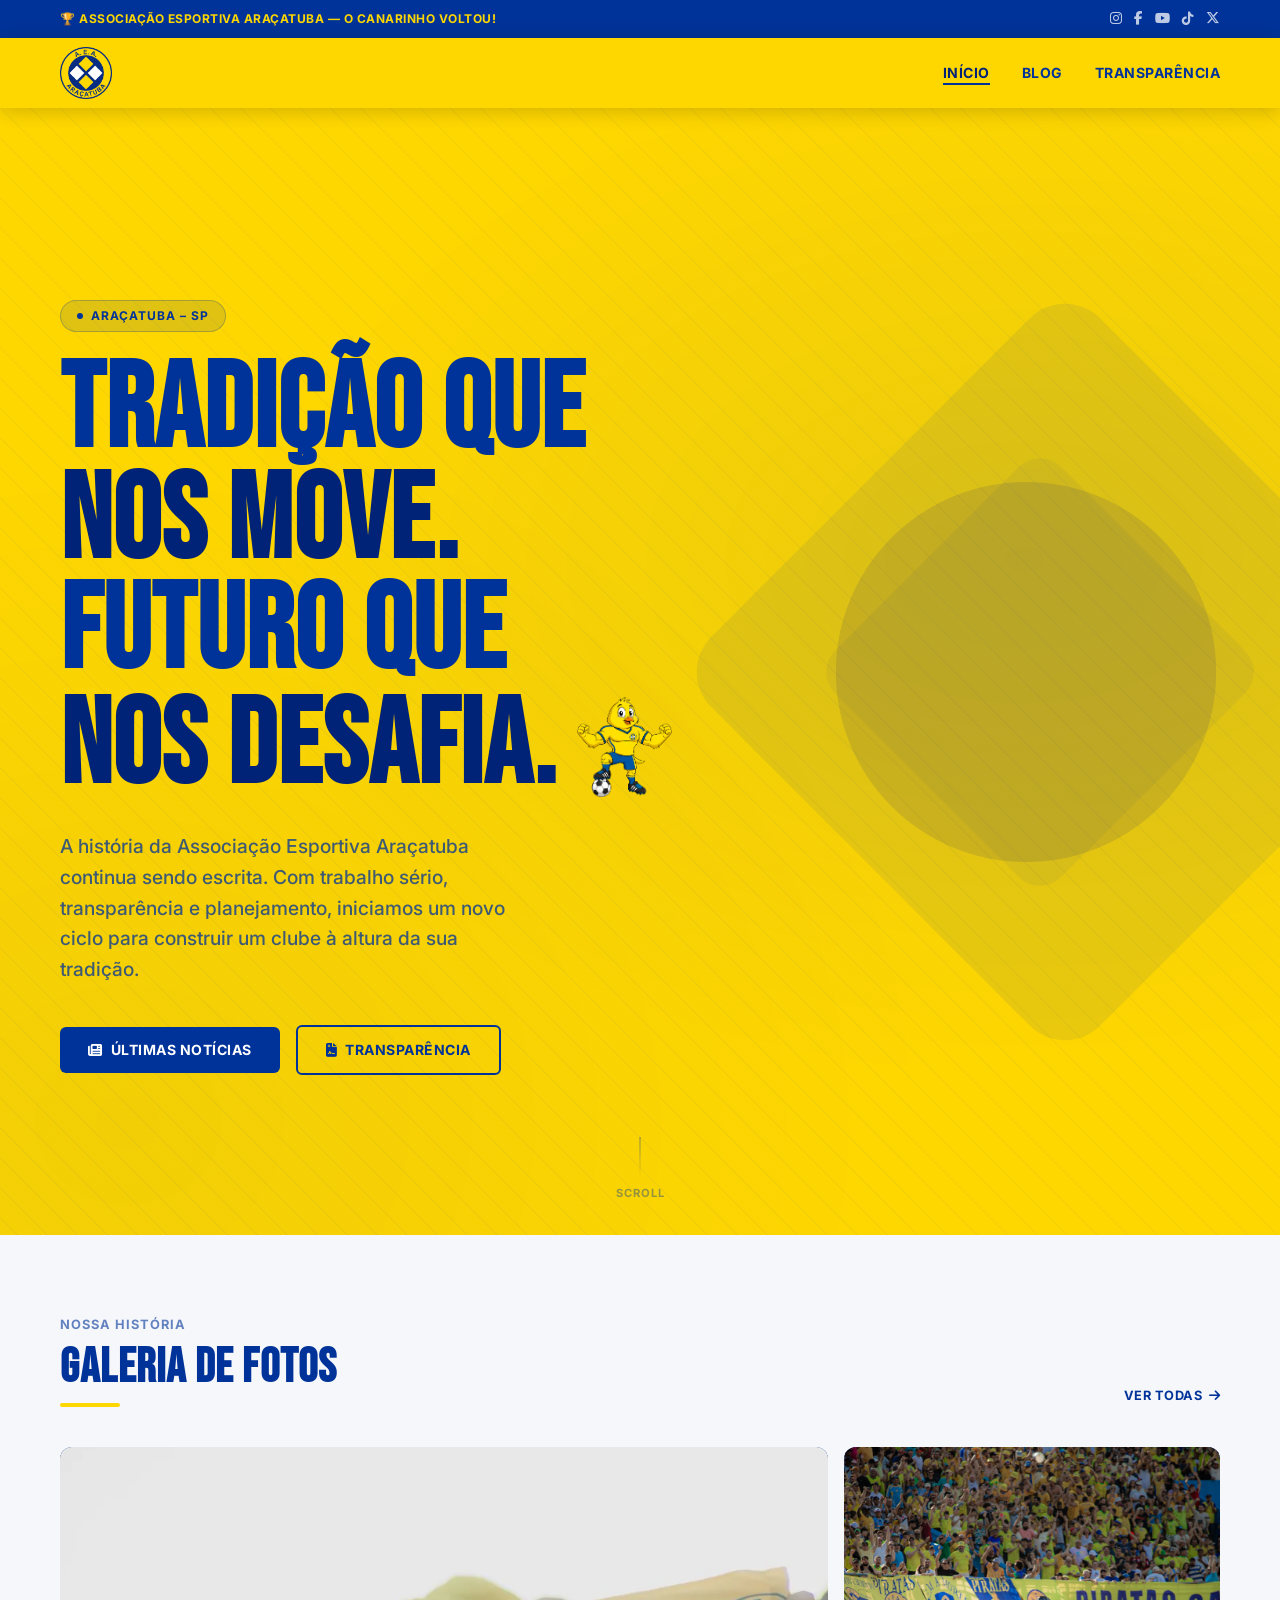
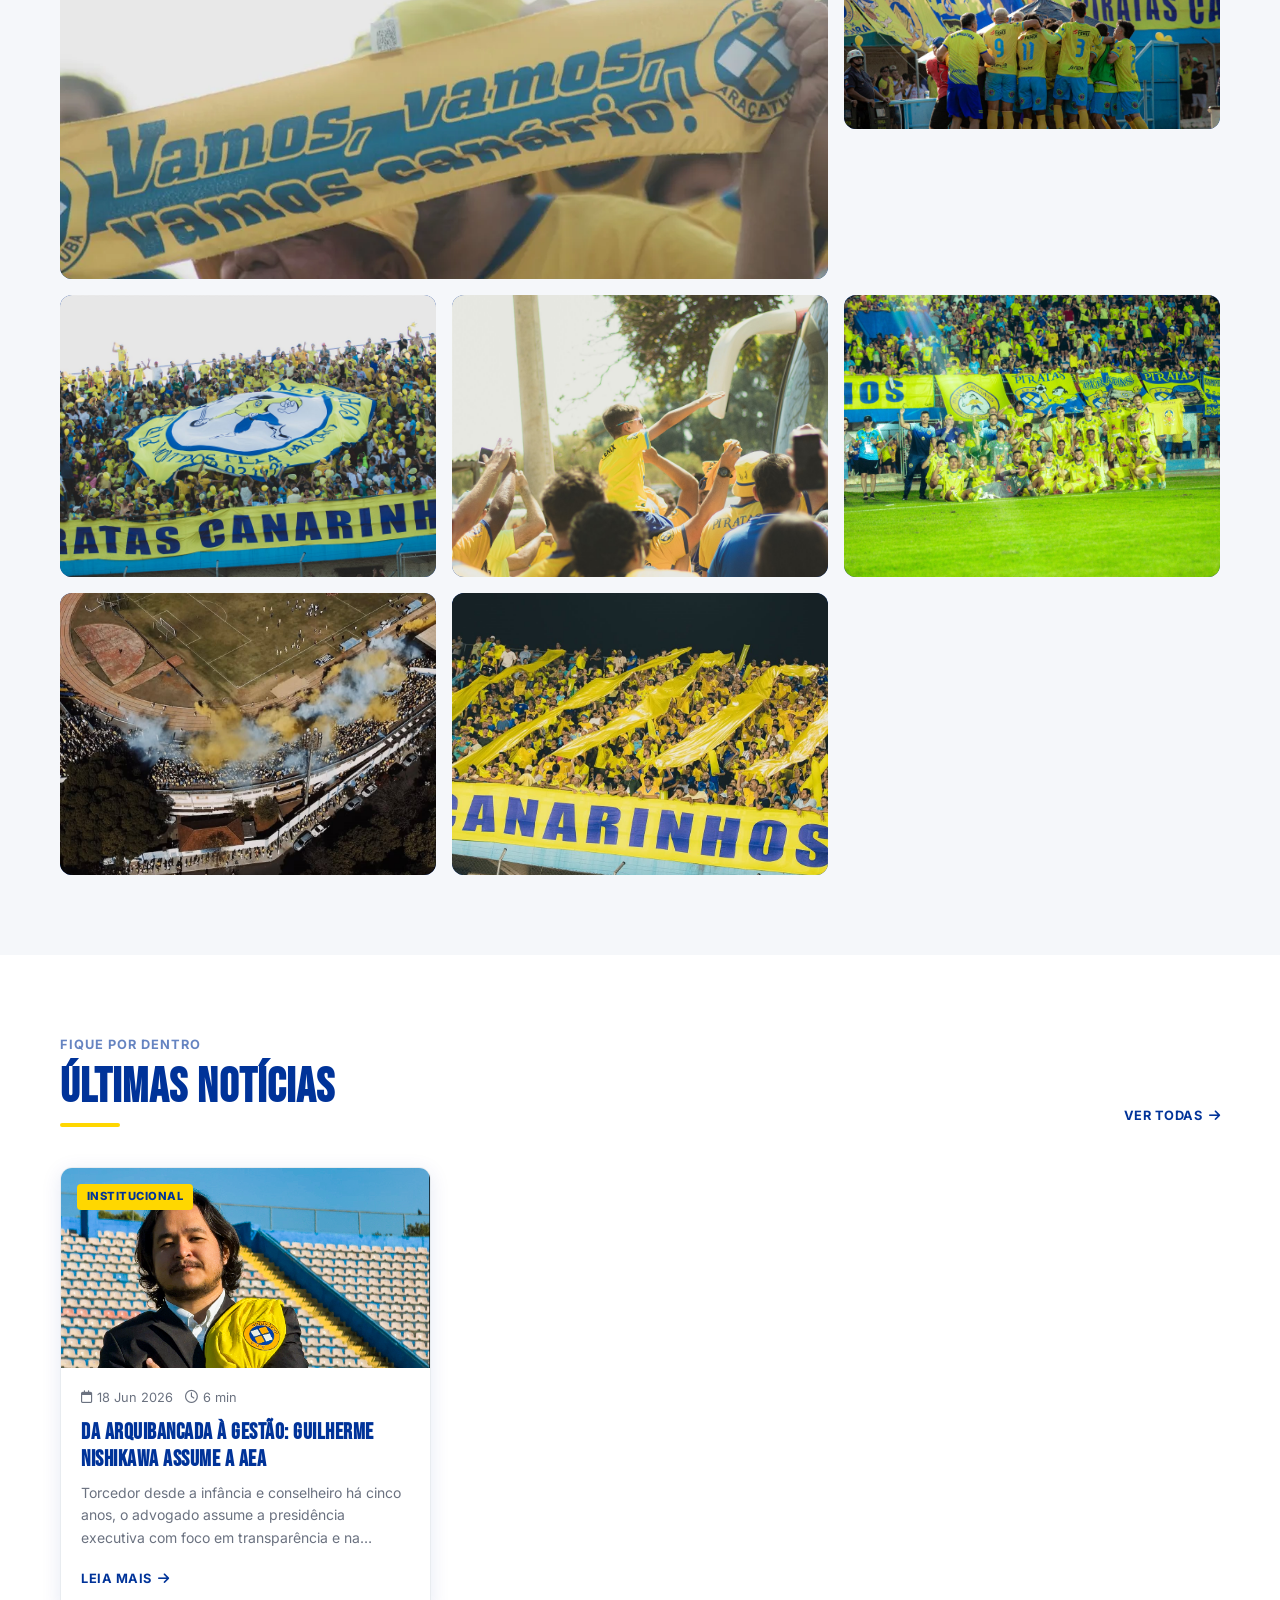
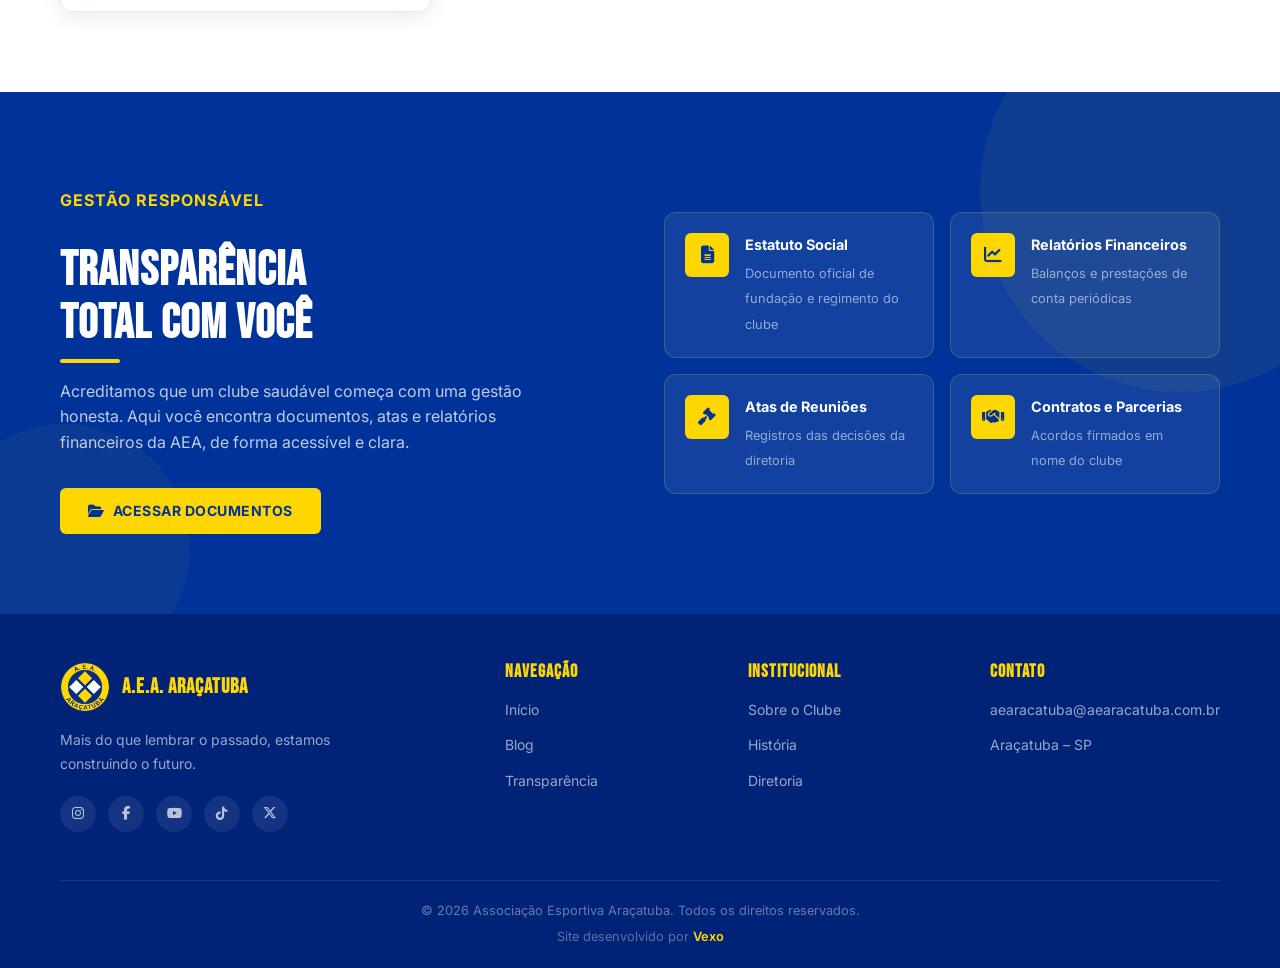
==== index.html @ 36368239 "Add files via upload" ====
<!DOCTYPE html>
<html lang="pt-BR">
<head>
  <meta charset="UTF-8" />
  <meta name="viewport" content="width=device-width, initial-scale=1.0" />
  <title>AEA – Associação Esportiva Araçatuba</title>
  <meta name="description" content="O Canarinho voltou e vem mais forte. Associação Esportiva Araçatuba – futebol, paixão e identidade." />
  <link rel="icon" type="image/png" href="assets/logo.png" />
  <link rel="stylesheet" href="css/style.css" />
  <link rel="stylesheet" href="https://cdnjs.cloudflare.com/ajax/libs/font-awesome/6.5.0/css/all.min.css" />
</head>
<body>

<!-- ── Top Bar ──────────────────────────────────────────────── -->
<div class="topbar">
  <div class="container">
    <p class="topbar-text">🏆 Associação Esportiva Araçatuba — O Canarinho Voltou!</p>
    <div class="social-links">
      <a href="#" aria-label="Instagram"><i class="fab fa-instagram"></i></a>
      <a href="#" aria-label="Facebook"><i class="fab fa-facebook-f"></i></a>
      <a href="#" aria-label="YouTube"><i class="fab fa-youtube"></i></a>
      <a href="https://www.tiktok.com/@aearacatubaofc" aria-label="TikTok" target="_blank" rel="noopener"><i class="fab fa-tiktok"></i></a>
      <a href="#" aria-label="X / Twitter"><i class="fab fa-x-twitter"></i></a>
    </div>
  </div>
</div>

<!-- ── Navigation ───────────────────────────────────────────── -->
<nav class="navbar">
  <div class="container nav-inner">
    <a href="index.html" class="nav-logo">
      <img src="assets/logo.png" alt="AEA Araçatuba" />
    </a>
    <ul class="nav-links">
      <li><a href="index.html" class="active">Início</a></li>
      <li><a href="blog.html">Blog</a></li>
      <li><a href="transparencia.html">Transparência</a></li>
    </ul>
    <button class="hamburger" aria-label="Menu">
      <span></span><span></span><span></span>
    </button>
  </div>
  <div class="mobile-nav">
    <div class="container">
      <a href="index.html">Início</a>
      <a href="blog.html">Blog</a>
      <a href="transparencia.html">Transparência</a>
    </div>
  </div>
</nav>

<!-- ── Hero ─────────────────────────────────────────────────── -->
<section class="hero">
  <div class="hero-bg"></div>
  <div class="hero-pattern"></div>
  <div class="hero-shape-1"></div>
  <div class="hero-shape-2"></div>
  <img src="assets/logo.png" alt="" class="hero-logo-float" aria-hidden="true" />

  <div class="container hero-content">
    <div class="hero-badge">
      <div class="hero-badge-dot"></div>
      <span>Araçatuba – SP</span>
    </div>
    <h1>
      Tradição que<br />
      <em>nos move.</em>
      Futuro que<br />
      <span class="hero-title-last"><em>nos desafia.</em><img src="assets/canarinho.png" alt="Mascote Canarinho AEA" class="hero-mascot" /></span>
    </h1>
    <p class="hero-sub">
      A história da Associação Esportiva Araçatuba continua sendo escrita.
      Com trabalho sério, transparência e planejamento, iniciamos um novo
      ciclo para construir um clube à altura da sua tradição.
    </p>
    <div class="hero-ctas">
      <a href="blog.html" class="btn btn-blue">
        <i class="fas fa-newspaper"></i> Últimas Notícias
      </a>
      <a href="transparencia.html" class="btn btn-outline-blue">
        <i class="fas fa-file-contract"></i> Transparência
      </a>
    </div>
  </div>

  <div class="hero-scroll">
    <div class="hero-scroll-line"></div>
    <span>Scroll</span>
  </div>
</section>

<!-- ── Gallery ──────────────────────────────────────────────── -->
<section class="gallery" id="galeria">
  <div class="container">
    <div class="gallery-header fade-up">
      <div>
        <p class="section-label blue">Nossa História</p>
        <h2 class="section-title">Galeria de Fotos</h2>
      </div>
      <a href="#" class="view-all">
        Ver todas <i class="fas fa-arrow-right"></i>
      </a>
    </div>

    <div class="gallery-grid">
      <div class="gallery-item fade-up">
        <img src="assets/aea-galeria1.webp" alt="AEA Araçatuba – momento histórico" loading="eager" />
        <div class="gallery-overlay">
          <span class="gallery-overlay-text">Momentos Inesquecíveis do Canarinho</span>
        </div>
      </div>
      <div class="gallery-item fade-up">
        <img src="assets/aea-galeria2.jpg" alt="AEA Araçatuba – galeria de fotos" loading="lazy" />
        <div class="gallery-overlay">
          <span class="gallery-overlay-text">Campo em Araçatuba</span>
        </div>
      </div>
      <div class="gallery-item fade-up">
        <img src="assets/aea-galeria3.jpg" alt="AEA Araçatuba – torcida" loading="lazy" />
        <div class="gallery-overlay">
          <span class="gallery-overlay-text">Torcida Presente</span>
        </div>
      </div>
      <div class="gallery-item fade-up">
        <img src="assets/aea-galeria4.jpg" alt="AEA Araçatuba – jogo" loading="lazy" />
        <div class="gallery-overlay">
          <span class="gallery-overlay-text">Gol do Canarinho</span>
        </div>
      </div>
      <div class="gallery-item fade-up">
        <img src="assets/aea-galeria5.jpg" alt="AEA Araçatuba – bastidores" loading="lazy" />
        <div class="gallery-overlay">
          <span class="gallery-overlay-text">Bastidores do Clube</span>
        </div>
      </div>
      <div class="gallery-item fade-up">
        <img src="assets/aea-galeria6.jpg" alt="AEA Araçatuba – conquista" loading="lazy" />
        <div class="gallery-overlay">
          <span class="gallery-overlay-text">Conquista Histórica</span>
        </div>
      </div>
      <div class="gallery-item fade-up">
        <img src="assets/aea-galeria7.jpg" alt="AEA Araçatuba – memória" loading="lazy" />
        <div class="gallery-overlay">
          <span class="gallery-overlay-text">Memória Viva do Futebol</span>
        </div>
      </div>
    </div>
  </div>
</section>

<!-- ── Blog Preview ──────────────────────────────────────────── -->
<section class="blog-section" id="blog">
  <div class="container">
    <div class="section-header fade-up">
      <div>
        <p class="section-label blue">Fique por Dentro</p>
        <h2 class="section-title">Últimas Notícias</h2>
      </div>
      <a href="blog.html" class="view-all">
        Ver todas <i class="fas fa-arrow-right"></i>
      </a>
    </div>

    <div class="blog-grid">
      <article class="blog-card fade-up">
        <div class="blog-card-img">
          <img src="assets/blog/guilherme-nishikawa-presidente.png" alt="Guilherme Nishikawa, presidente executivo da AEA" style="width:100%;height:100%;object-fit:cover;" />
          <span class="blog-card-tag">Institucional</span>
        </div>
        <div class="blog-card-body">
          <div class="blog-card-meta">
            <span><i class="far fa-calendar"></i> 18 Jun 2026</span>
            <span><i class="far fa-clock"></i> 6 min</span>
          </div>
          <h3>Da Arquibancada à Gestão: Guilherme Nishikawa Assume a AEA</h3>
          <p>Torcedor desde a infância e conselheiro há cinco anos, o advogado assume a presidência executiva com foco em transparência e na reaproximação com a torcida.</p>
          <a href="guilherme-nishikawa-presidente.html" class="blog-card-link">Leia mais <i class="fas fa-arrow-right"></i></a>
        </div>
      </article>

      <!-- notícias ocultas temporariamente -->
    </div>
  </div>
</section>

<!-- ── Transparency Teaser ───────────────────────────────────── -->
<section class="transparency-section" id="transparencia">
  <div class="container">
    <div class="transparency-inner">
      <div class="transparency-text fade-up">
        <p class="section-label yellow">Gestão Responsável</p>
        <h2 class="section-title light">Transparência<br />Total com Você</h2>
        <p>
          Acreditamos que um clube saudável começa com uma gestão honesta.
          Aqui você encontra documentos, atas e relatórios financeiros da AEA,
          de forma acessível e clara.
        </p>
        <a href="transparencia.html" class="btn btn-yellow">
          <i class="fas fa-folder-open"></i> Acessar Documentos
        </a>
      </div>

      <div class="transparency-cards">
        <div class="transparency-card fade-up">
          <div class="transparency-card-icon"><i class="fas fa-file-alt"></i></div>
          <div class="transparency-card-text">
            <strong>Estatuto Social</strong>
            <span>Documento oficial de fundação e regimento do clube</span>
          </div>
        </div>
        <div class="transparency-card fade-up">
          <div class="transparency-card-icon"><i class="fas fa-chart-line"></i></div>
          <div class="transparency-card-text">
            <strong>Relatórios Financeiros</strong>
            <span>Balanços e prestações de conta periódicas</span>
          </div>
        </div>
        <div class="transparency-card fade-up">
          <div class="transparency-card-icon"><i class="fas fa-gavel"></i></div>
          <div class="transparency-card-text">
            <strong>Atas de Reuniões</strong>
            <span>Registros das decisões da diretoria</span>
          </div>
        </div>
        <div class="transparency-card fade-up">
          <div class="transparency-card-icon"><i class="fas fa-handshake"></i></div>
          <div class="transparency-card-text">
            <strong>Contratos e Parcerias</strong>
            <span>Acordos firmados em nome do clube</span>
          </div>
        </div>
      </div>
    </div>
  </div>
</section>

<!-- ── Footer ────────────────────────────────────────────────── -->
<footer class="footer">
  <div class="container">
    <div class="footer-top">
      <div class="footer-brand">
        <div class="footer-brand-logo">
          <img src="assets/logo.png" alt="Logo AEA" />
          <strong>A.E.A. Araçatuba</strong>
        </div>
        <p>Mais do que lembrar o passado, estamos construindo o futuro.</p>
        <div class="footer-social">
          <a href="#" aria-label="Instagram"><i class="fab fa-instagram"></i></a>
          <a href="#" aria-label="Facebook"><i class="fab fa-facebook-f"></i></a>
          <a href="#" aria-label="YouTube"><i class="fab fa-youtube"></i></a>
          <a href="https://www.tiktok.com/@aearacatubaofc" aria-label="TikTok" target="_blank" rel="noopener"><i class="fab fa-tiktok"></i></a>
          <a href="#" aria-label="X"><i class="fab fa-x-twitter"></i></a>
        </div>
      </div>
      <div class="footer-col">
        <h4>Navegação</h4>
        <ul>
          <li><a href="index.html">Início</a></li>
          <li><a href="blog.html">Blog</a></li>
          <li><a href="transparencia.html">Transparência</a></li>
        </ul>
      </div>
      <div class="footer-col">
        <h4>Institucional</h4>
        <ul>
          <li><a href="#">Sobre o Clube</a></li>
          <li><a href="#">História</a></li>
          <li><a href="#">Diretoria</a></li>
        </ul>
      </div>
      <div class="footer-col">
        <h4>Contato</h4>
        <ul>
          <li><a href="mailto:aearacatuba@aearacatuba.com.br">aearacatuba@aearacatuba.com.br</a></li>
          <li><a href="#">Araçatuba – SP</a></li>
        </ul>
      </div>
    </div>
    <div class="footer-bottom">
      <p>© 2026 Associação Esportiva Araçatuba. Todos os direitos reservados.</p>
      <p class="vexo-credit">Site desenvolvido por <a href="https://byvexo.com.br/" target="_blank" rel="noopener">Vexo</a></p>
    </div>
  </div>
</footer>

<!-- Lightbox placeholder -->
<div class="lightbox">
  <button class="lightbox-close" aria-label="Fechar"><i class="fas fa-times"></i></button>
  <div class="lightbox-content">
    <i class="fas fa-image" style="font-size:3rem;color:var(--yellow);margin-bottom:1rem;display:block;"></i>
    <p style="color:rgba(255,255,255,0.7);font-size:0.875rem;">As fotos serão adicionadas em breve.</p>
  </div>
</div>

<script src="js/main.js"></script>
</body>
</html>
---- css/style.css ----
/* ============================================================
   AEA – Associação Esportiva Araçatuba
   Mobile-first stylesheet — yellow-dominant theme
   ============================================================ */

@import url('https://fonts.googleapis.com/css2?family=Bebas+Neue&family=Inter:wght@400;500;600;700&display=swap');

/* ── Variables ─────────────────────────────────────────────── */
:root {
  --yellow: #FFD700;
  --yellow-dark: #e6c200;
  --yellow-light: #fff3b0;
  --blue: #003399;
  --blue-dark: #002277;
  --blue-light: #0044cc;
  --white: #ffffff;
  --gray-light: #f5f7fa;
  --gray: #e8ecf0;
  --text: #111827;
  --text-muted: #6b7280;
  --radius: 12px;
  --radius-sm: 6px;
  --shadow: 0 4px 20px rgba(0,51,153,0.10);
  --shadow-lg: 0 8px 40px rgba(0,51,153,0.18);
  --transition: 0.25s ease;
}

/* ── Reset ─────────────────────────────────────────────────── */
*, *::before, *::after { box-sizing: border-box; margin: 0; padding: 0; }
html { scroll-behavior: smooth; font-size: 16px; }
body {
  font-family: 'Inter', sans-serif;
  color: var(--text);
  background: var(--white);
  line-height: 1.6;
  overflow-x: hidden;
}
img { max-width: 100%; display: block; }
a { text-decoration: none; color: inherit; }
ul { list-style: none; }
button { cursor: pointer; border: none; background: none; font-family: inherit; }

/* ── Typography ────────────────────────────────────────────── */
h1, h2, h3, h4 {
  font-family: 'Bebas Neue', sans-serif;
  letter-spacing: 1px;
  line-height: 1.1;
}

/* ── Utilities ─────────────────────────────────────────────── */
.container { width: 100%; max-width: 1200px; margin: 0 auto; padding: 0 1.25rem; }

.section-title {
  font-family: 'Bebas Neue', sans-serif;
  font-size: clamp(2rem, 5vw, 3rem);
  color: var(--blue);
  position: relative;
  display: inline-block;
}
.section-title::after {
  content: '';
  display: block;
  width: 60px;
  height: 4px;
  background: var(--yellow);
  margin-top: 8px;
  border-radius: 2px;
}
.section-title.light { color: var(--white); }
.section-title.light::after { background: var(--yellow); }
.section-title.on-yellow { color: var(--blue); }
.section-title.on-yellow::after { background: var(--blue); }

.btn {
  display: inline-flex;
  align-items: center;
  gap: 0.5rem;
  padding: 0.75rem 1.75rem;
  border-radius: var(--radius-sm);
  font-weight: 700;
  font-size: 0.875rem;
  letter-spacing: 0.5px;
  text-transform: uppercase;
  transition: all var(--transition);
}
.btn-blue {
  background: var(--blue);
  color: var(--white);
}
.btn-blue:hover { background: var(--blue-dark); transform: translateY(-2px); box-shadow: 0 6px 20px rgba(0,51,153,0.3); }
.btn-outline-blue {
  border: 2px solid var(--blue);
  color: var(--blue);
  background: transparent;
}
.btn-outline-blue:hover { background: var(--blue); color: var(--white); transform: translateY(-2px); }
.btn-yellow {
  background: var(--yellow);
  color: var(--blue);
}
.btn-yellow:hover { background: var(--yellow-dark); transform: translateY(-2px); box-shadow: 0 6px 20px rgba(255,215,0,0.4); }
.btn-outline-white {
  border: 2px solid rgba(255,255,255,0.6);
  color: var(--white);
  background: transparent;
}
.btn-outline-white:hover { background: rgba(255,255,255,0.15); border-color: var(--white); }

/* ── Top Bar ───────────────────────────────────────────────── */
.topbar {
  background: var(--blue);
  padding: 0.5rem 0;
  display: none;
}
.topbar .container {
  display: flex;
  align-items: center;
  justify-content: space-between;
  gap: 1rem;
}
.topbar-text {
  font-size: 0.75rem;
  font-weight: 700;
  color: var(--yellow);
  text-transform: uppercase;
  letter-spacing: 0.5px;
}
.social-links { display: flex; gap: 0.75rem; }
.social-links a {
  color: rgba(255,255,255,0.75);
  font-size: 0.85rem;
  transition: color var(--transition);
}
.social-links a:hover { color: var(--yellow); }
@media (min-width: 768px) { .topbar { display: block; } }

/* ── Navigation ────────────────────────────────────────────── */
.navbar {
  background: var(--yellow);
  position: sticky;
  top: 0;
  z-index: 1000;
  box-shadow: 0 2px 20px rgba(0,51,153,0.15);
}
.nav-inner {
  display: flex;
  align-items: center;
  justify-content: space-between;
  height: 70px;
}
.nav-logo {
  display: flex;
  align-items: center;
  gap: 0.5rem;
}
.nav-logo img {
  height: 52px;
  width: 52px;
  object-fit: contain;
  flex-shrink: 0;
}
.nav-links {
  display: none;
  align-items: center;
  gap: 2rem;
}
.nav-links a {
  color: var(--blue);
  font-weight: 700;
  font-size: 0.875rem;
  text-transform: uppercase;
  letter-spacing: 0.5px;
  transition: color var(--transition);
  position: relative;
  padding-bottom: 2px;
}
.nav-links a::after {
  content: '';
  position: absolute;
  bottom: -2px;
  left: 0;
  width: 0;
  height: 2px;
  background: var(--blue);
  transition: width var(--transition);
}
.nav-links a:hover::after, .nav-links a.active::after { width: 100%; }
.nav-links a.active { color: var(--blue-dark); }

.hamburger {
  display: flex;
  flex-direction: column;
  gap: 5px;
  padding: 8px;
  cursor: pointer;
}
.hamburger span {
  display: block;
  width: 24px;
  height: 2px;
  background: var(--blue);
  border-radius: 2px;
  transition: all var(--transition);
}
.hamburger.open span:nth-child(1) { transform: translateY(7px) rotate(45deg); }
.hamburger.open span:nth-child(2) { opacity: 0; }
.hamburger.open span:nth-child(3) { transform: translateY(-7px) rotate(-45deg); }

.mobile-nav {
  display: none;
  background: var(--yellow-dark);
  padding: 0.5rem 0;
  border-top: 2px solid var(--blue);
}
.mobile-nav.open { display: block; }
.mobile-nav a {
  display: block;
  color: var(--blue);
  font-weight: 700;
  font-size: 0.9rem;
  text-transform: uppercase;
  letter-spacing: 0.5px;
  padding: 0.875rem 1.25rem;
  border-bottom: 1px solid rgba(0,51,153,0.1);
  transition: all var(--transition);
}
.mobile-nav a:last-child { border-bottom: none; }
.mobile-nav a:hover, .mobile-nav a.active {
  color: var(--blue-dark);
  padding-left: 2rem;
  background: rgba(0,51,153,0.05);
}

@media (min-width: 768px) {
  .nav-links { display: flex; }
  .hamburger { display: none; }
}

/* ── Hero ──────────────────────────────────────────────────── */
.hero {
  position: relative;
  min-height: 100svh;
  display: flex;
  align-items: center;
  background: var(--yellow);
  overflow: hidden;
}
.hero-bg {
  position: absolute;
  inset: 0;
  background:
    radial-gradient(ellipse at 80% 40%, rgba(0,51,153,0.08) 0%, transparent 55%),
    radial-gradient(ellipse at 10% 90%, rgba(0,34,119,0.05) 0%, transparent 50%),
    var(--yellow);
}
.hero-pattern {
  position: absolute;
  inset: 0;
  background-image:
    repeating-linear-gradient(45deg, rgba(0,51,153,0.04) 0, rgba(0,51,153,0.04) 1px, transparent 1px, transparent 50%);
  background-size: 30px 30px;
}
.hero-shape-1 {
  position: absolute;
  right: -60px;
  top: 50%;
  transform: translateY(-50%) rotate(45deg);
  width: clamp(300px, 45vw, 550px);
  height: clamp(300px, 45vw, 550px);
  background: var(--blue);
  opacity: 0.08;
  border-radius: 50px;
}
.hero-shape-2 {
  position: absolute;
  right: 80px;
  top: 50%;
  transform: translateY(-50%) rotate(45deg);
  width: clamp(180px, 28vw, 320px);
  height: clamp(180px, 28vw, 320px);
  background: var(--blue);
  opacity: 0.05;
  border-radius: 30px;
}
.hero-content {
  position: relative;
  z-index: 2;
  padding-top: 7rem;
  padding-bottom: 5rem;
}
.hero-badge {
  display: inline-flex;
  align-items: center;
  gap: 0.5rem;
  background: rgba(0,51,153,0.12);
  border: 1px solid rgba(0,51,153,0.25);
  border-radius: 100px;
  padding: 0.35rem 1rem;
  margin-bottom: 1.5rem;
}
.hero-badge span {
  font-size: 0.75rem;
  font-weight: 700;
  color: var(--blue);
  text-transform: uppercase;
  letter-spacing: 1px;
}
.hero-badge-dot {
  width: 6px;
  height: 6px;
  background: var(--blue);
  border-radius: 50%;
  animation: pulse 2s infinite;
}
@keyframes pulse {
  0%, 100% { opacity: 1; transform: scale(1); }
  50% { opacity: 0.4; transform: scale(1.4); }
}
.hero h1 {
  font-size: clamp(3.5rem, 11vw, 7.5rem);
  color: var(--blue);
  line-height: 0.92;
  margin-bottom: 1.5rem;
}
.hero h1 em {
  color: var(--blue-dark);
  font-style: normal;
  display: block;
}
.hero-sub {
  font-size: clamp(1rem, 2.5vw, 1.2rem);
  color: rgba(0,51,153,0.75);
  max-width: 480px;
  margin-bottom: 2.5rem;
  font-weight: 500;
  line-height: 1.6;
}
.hero-ctas {
  display: flex;
  flex-wrap: wrap;
  gap: 1rem;
  align-items: center;
}
.hero-logo-float {
  position: absolute;
  right: 5%;
  top: 50%;
  transform: translateY(-50%);
  width: clamp(200px, 32vw, 380px);
  opacity: 0.12;
  display: none;
  animation: floatLogo 4s ease-in-out infinite;
  filter: brightness(0) saturate(100%) invert(13%) sepia(99%) saturate(1200%) hue-rotate(220deg);
}
@keyframes floatLogo {
  0%, 100% { transform: translateY(-50%) translateY(0px); }
  50% { transform: translateY(-50%) translateY(-14px); }
}
.hero-scroll {
  position: absolute;
  bottom: 2rem;
  left: 50%;
  transform: translateX(-50%);
  display: flex;
  flex-direction: column;
  align-items: center;
  gap: 0.5rem;
  color: rgba(0,51,153,0.4);
  font-size: 0.7rem;
  text-transform: uppercase;
  letter-spacing: 1px;
  font-weight: 700;
}
.hero-scroll-line {
  width: 1px;
  height: 40px;
  background: linear-gradient(to bottom, rgba(0,51,153,0.5), transparent);
  animation: scrollDown 2s ease-in-out infinite;
}
@keyframes scrollDown {
  0%, 100% { transform: scaleY(1); opacity: 1; }
  50% { transform: scaleY(0.5); opacity: 0.4; }
}
.hero-title-last {
  display: inline-flex;
  align-items: center;
  gap: 0.5rem;
  line-height: 1;
}
.hero-mascot {
  display: inline-block;
  width: 80px;
  height: 80px;
  object-fit: contain;
  vertical-align: middle;
  margin-left: 0.6rem;
  margin-bottom: 0;
  animation: pulsemascot 1.8s ease-in-out infinite;
  flex-shrink: 0;
}
@keyframes pulsemascot {
  0%, 100% { transform: scale(1); }
  50% { transform: scale(1.12); }
}

@media (min-width: 768px) {
  .hero-logo-float { display: block; }
  .hero-mascot { width: 100px; height: 100px; }
}

/* Gallery real images */
.gallery-item img {
  position: absolute;
  inset: 0;
  width: 100%;
  height: 100%;
  object-fit: cover;
  transition: transform 0.4s ease;
}
.gallery-item:hover img { transform: scale(1.04); }

/* ── Section spacing ───────────────────────────────────────── */
section { padding: 5rem 0; }

/* ── Gallery ───────────────────────────────────────────────── */
.gallery { background: var(--gray-light); }
.gallery-header {
  display: flex;
  align-items: flex-end;
  justify-content: space-between;
  flex-wrap: wrap;
  gap: 1rem;
  margin-bottom: 2.5rem;
}
.gallery-grid {
  display: grid;
  grid-template-columns: repeat(2, 1fr);
  gap: 0.75rem;
}
.gallery-item {
  position: relative;
  border-radius: var(--radius);
  overflow: hidden;
  aspect-ratio: 4/3;
  background: var(--blue);
  cursor: pointer;
}
.gallery-item:first-child {
  grid-column: span 2;
  aspect-ratio: 16/9;
}
.gallery-placeholder {
  position: absolute;
  inset: 0;
  display: flex;
  flex-direction: column;
  align-items: center;
  justify-content: center;
  gap: 0.75rem;
  background: linear-gradient(135deg, var(--blue) 0%, var(--blue-dark) 100%);
}
.gallery-placeholder svg { opacity: 0.3; }
.gallery-placeholder span {
  font-size: 0.75rem;
  color: rgba(255,255,255,0.4);
  font-weight: 600;
  text-transform: uppercase;
  letter-spacing: 0.5px;
}
.gallery-overlay {
  position: absolute;
  inset: 0;
  background: linear-gradient(to top, rgba(255,215,0,0.9) 0%, transparent 60%);
  opacity: 0;
  transition: opacity var(--transition);
  display: flex;
  align-items: flex-end;
  padding: 1.25rem;
}
.gallery-item:hover .gallery-overlay { opacity: 1; }
.gallery-overlay-text {
  color: var(--blue);
  font-family: 'Bebas Neue', sans-serif;
  letter-spacing: 1px;
  font-size: 1.1rem;
}

@media (min-width: 768px) {
  .gallery-grid {
    grid-template-columns: repeat(3, 1fr);
    gap: 1rem;
  }
  .gallery-item:first-child { grid-column: span 2; }
}

/* ── Blog Section ──────────────────────────────────────────── */
.blog-section { background: var(--white); }
.section-header {
  display: flex;
  align-items: flex-end;
  justify-content: space-between;
  flex-wrap: wrap;
  gap: 1rem;
  margin-bottom: 2.5rem;
}
.blog-grid {
  display: grid;
  grid-template-columns: 1fr;
  gap: 1.5rem;
}
.blog-card {
  background: var(--white);
  border-radius: var(--radius);
  overflow: hidden;
  box-shadow: var(--shadow);
  transition: transform var(--transition), box-shadow var(--transition);
  border: 1px solid var(--gray);
}
.blog-card:hover {
  transform: translateY(-4px);
  box-shadow: var(--shadow-lg);
}
.blog-card-img {
  height: 200px;
  background: linear-gradient(135deg, var(--blue) 0%, var(--blue-dark) 100%);
  position: relative;
  overflow: hidden;
}
.blog-card-img-placeholder {
  position: absolute;
  inset: 0;
  display: flex;
  align-items: center;
  justify-content: center;
}
.blog-card-img-placeholder svg { opacity: 0.2; }
.blog-card-tag {
  position: absolute;
  top: 1rem;
  left: 1rem;
  background: var(--yellow);
  color: var(--blue);
  font-size: 0.7rem;
  font-weight: 800;
  text-transform: uppercase;
  letter-spacing: 0.5px;
  padding: 0.25rem 0.6rem;
  border-radius: 4px;
}
.blog-card-body { padding: 1.25rem; }
.blog-card-meta {
  display: flex;
  align-items: center;
  gap: 0.75rem;
  margin-bottom: 0.75rem;
  font-size: 0.8rem;
  color: var(--text-muted);
  flex-wrap: wrap;
}
.blog-card-meta span { display: flex; align-items: center; gap: 0.3rem; }
.blog-card h3 {
  font-family: 'Bebas Neue', sans-serif;
  font-size: 1.4rem;
  color: var(--blue);
  margin-bottom: 0.5rem;
  letter-spacing: 0.5px;
  line-height: 1.2;
}
.blog-card p {
  font-size: 0.875rem;
  color: var(--text-muted);
  line-height: 1.6;
  margin-bottom: 1rem;
  display: -webkit-box;
  -webkit-line-clamp: 3;
  -webkit-box-orient: vertical;
  overflow: hidden;
}
.blog-card-link {
  display: inline-flex;
  align-items: center;
  gap: 0.4rem;
  font-size: 0.8rem;
  font-weight: 700;
  color: var(--blue);
  text-transform: uppercase;
  letter-spacing: 0.5px;
  transition: gap var(--transition), color var(--transition);
}
.blog-card-link:hover { gap: 0.75rem; color: var(--blue-light); }

@media (min-width: 640px) { .blog-grid { grid-template-columns: repeat(2, 1fr); } }
@media (min-width: 1024px) { .blog-grid { grid-template-columns: repeat(3, 1fr); } }

/* ── Transparency Section (home) ───────────────────────────── */
.transparency-section {
  background: var(--blue);
  position: relative;
  overflow: hidden;
}
.transparency-section::before {
  content: '';
  position: absolute;
  top: -100px;
  right: -100px;
  width: 400px;
  height: 400px;
  border-radius: 50%;
  background: rgba(255,215,0,0.06);
}
.transparency-section::after {
  content: '';
  position: absolute;
  bottom: -60px;
  left: -60px;
  width: 250px;
  height: 250px;
  border-radius: 50%;
  background: rgba(255,215,0,0.04);
}
.transparency-inner {
  position: relative;
  z-index: 1;
  display: grid;
  grid-template-columns: 1fr;
  gap: 3rem;
  align-items: center;
}
.transparency-text p {
  color: rgba(255,255,255,0.75);
  font-size: 1rem;
  margin-top: 1rem;
  margin-bottom: 2rem;
  max-width: 480px;
}
.transparency-cards {
  display: grid;
  grid-template-columns: 1fr;
  gap: 1rem;
}
.transparency-card {
  background: rgba(255,255,255,0.07);
  border: 1px solid rgba(255,215,0,0.2);
  border-radius: var(--radius);
  padding: 1.25rem;
  display: flex;
  align-items: flex-start;
  gap: 1rem;
  transition: all var(--transition);
}
.transparency-card:hover {
  background: rgba(255,255,255,0.12);
  border-color: rgba(255,215,0,0.4);
  transform: translateX(4px);
}
.transparency-card-icon {
  width: 44px;
  height: 44px;
  background: var(--yellow);
  border-radius: var(--radius-sm);
  display: flex;
  align-items: center;
  justify-content: center;
  flex-shrink: 0;
  color: var(--blue);
  font-size: 1.1rem;
}
.transparency-card-text strong {
  display: block;
  color: var(--white);
  font-size: 0.9rem;
  font-weight: 700;
  margin-bottom: 0.25rem;
}
.transparency-card-text span {
  font-size: 0.8rem;
  color: rgba(255,255,255,0.55);
  line-height: 1.4;
}

@media (min-width: 640px) { .transparency-cards { grid-template-columns: repeat(2, 1fr); } }
@media (min-width: 1024px) { .transparency-inner { grid-template-columns: 1fr 1fr; } }

/* ── Footer ────────────────────────────────────────────────── */
.footer {
  background: var(--blue-dark);
  color: var(--white);
  padding: 3rem 0 0;
}
.footer-top {
  display: grid;
  grid-template-columns: 1fr;
  gap: 2.5rem;
  padding-bottom: 3rem;
  border-bottom: 1px solid rgba(255,255,255,0.1);
}
.footer-brand { max-width: 300px; }
.footer-brand-logo {
  display: flex;
  align-items: center;
  gap: 0.75rem;
  margin-bottom: 1rem;
}
.footer-brand-logo img { height: 50px; width: 50px; object-fit: contain; }
.footer-brand-logo strong {
  font-family: 'Bebas Neue', sans-serif;
  font-size: 1.3rem;
  color: var(--yellow);
  letter-spacing: 1px;
}
.footer-brand p {
  font-size: 0.875rem;
  color: rgba(255,255,255,0.6);
  line-height: 1.7;
  margin-bottom: 1.25rem;
}
.footer-social { display: flex; gap: 0.75rem; }
.footer-social a {
  width: 36px;
  height: 36px;
  background: rgba(255,255,255,0.08);
  border-radius: 50%;
  display: flex;
  align-items: center;
  justify-content: center;
  color: rgba(255,255,255,0.7);
  font-size: 0.85rem;
  transition: all var(--transition);
}
.footer-social a:hover { background: var(--yellow); color: var(--blue); }
.footer-col h4 {
  font-family: 'Bebas Neue', sans-serif;
  font-size: 1.1rem;
  color: var(--yellow);
  letter-spacing: 1px;
  margin-bottom: 1rem;
}
.footer-col ul li { margin-bottom: 0.6rem; }
.footer-col ul li a {
  font-size: 0.875rem;
  color: rgba(255,255,255,0.6);
  transition: color var(--transition);
}
.footer-col ul li a:hover { color: var(--yellow); }
.footer-bottom {
  padding: 1.25rem 0;
  display: flex;
  flex-direction: column;
  align-items: center;
  gap: 0.4rem;
  text-align: center;
}
.footer-bottom p {
  font-size: 0.8rem;
  color: rgba(255,255,255,0.4);
}
.footer-bottom .vexo-credit {
  font-size: 0.8rem;
  color: rgba(255,255,255,0.35);
}
.footer-bottom .vexo-credit a {
  color: var(--yellow);
  font-weight: 600;
  transition: opacity var(--transition);
}
.footer-bottom .vexo-credit a:hover { opacity: 0.8; }

@media (min-width: 640px) { .footer-top { grid-template-columns: repeat(2, 1fr); } }
@media (min-width: 1024px) { .footer-top { grid-template-columns: 2fr 1fr 1fr 1fr; } }

/* ── Page Banner ───────────────────────────────────────────── */
.page-banner {
  background: var(--yellow);
  padding: 4rem 0 3rem;
  position: relative;
  overflow: hidden;
}
.page-banner::after {
  content: '';
  position: absolute;
  bottom: 0;
  left: 0;
  right: 0;
  height: 4px;
  background: var(--blue);
}
.page-banner-pattern {
  position: absolute;
  inset: 0;
  background-image: repeating-linear-gradient(45deg, rgba(0,51,153,0.04) 0, rgba(0,51,153,0.04) 1px, transparent 1px, transparent 50%);
  background-size: 30px 30px;
}
.page-banner-content { position: relative; z-index: 1; }
.page-banner-breadcrumb {
  display: flex;
  align-items: center;
  gap: 0.5rem;
  margin-bottom: 1rem;
  font-size: 0.8rem;
  color: rgba(0,51,153,0.5);
}
.page-banner-breadcrumb a { color: var(--blue); font-weight: 600; }
.page-banner-breadcrumb span { color: rgba(0,51,153,0.3); }
.page-banner h1 { font-size: clamp(2.5rem, 6vw, 4.5rem); color: var(--blue); }
.page-banner h1 em { color: var(--blue-dark); font-style: normal; }
.page-banner p {
  color: rgba(0,51,153,0.7);
  font-size: 1rem;
  margin-top: 0.75rem;
  max-width: 500px;
  font-weight: 500;
}

.blog-page-grid { padding: 4rem 0; }
.blog-page-grid .blog-grid { gap: 2rem; }

/* ── Transparency Page ─────────────────────────────────────── */
.transp-content { padding: 4rem 0; }
.transp-intro { max-width: 700px; margin-bottom: 3rem; }
.transp-intro p {
  color: var(--text-muted);
  font-size: 1rem;
  line-height: 1.8;
  margin-top: 1rem;
}
.transp-categories {
  display: grid;
  grid-template-columns: 1fr;
  gap: 1.5rem;
  margin-bottom: 3rem;
}
.transp-category {
  border: 1px solid var(--gray);
  border-radius: var(--radius);
  overflow: hidden;
}
.transp-category-header {
  background: var(--blue);
  padding: 1.25rem 1.5rem;
  display: flex;
  align-items: center;
  gap: 0.75rem;
}
.transp-category-icon {
  width: 36px;
  height: 36px;
  background: var(--yellow);
  border-radius: var(--radius-sm);
  display: flex;
  align-items: center;
  justify-content: center;
  color: var(--blue);
  font-size: 1rem;
  flex-shrink: 0;
}
.transp-category-header h3 {
  font-family: 'Bebas Neue', sans-serif;
  font-size: 1.25rem;
  color: var(--white);
  letter-spacing: 0.5px;
}
.transp-category-body { padding: 1.25rem 1.5rem; }
.doc-list { display: flex; flex-direction: column; gap: 0.5rem; }
.doc-item {
  display: flex;
  align-items: center;
  gap: 0.75rem;
  padding: 0.875rem 1rem;
  background: var(--gray-light);
  border-radius: var(--radius-sm);
  transition: all var(--transition);
  cursor: pointer;
  text-decoration: none;
  color: inherit;
}
.doc-item:hover { background: var(--gray); transform: translateX(4px); }
.doc-icon {
  width: 36px;
  height: 36px;
  background: var(--blue);
  border-radius: 6px;
  display: flex;
  align-items: center;
  justify-content: center;
  color: var(--yellow);
  font-size: 0.85rem;
  flex-shrink: 0;
}
.doc-info { flex: 1; min-width: 0; }
.doc-info strong {
  display: block;
  font-size: 0.875rem;
  font-weight: 600;
  color: var(--text);
  white-space: nowrap;
  overflow: hidden;
  text-overflow: ellipsis;
}
.doc-info span { font-size: 0.75rem; color: var(--text-muted); }
.doc-badge {
  font-size: 0.7rem;
  font-weight: 700;
  text-transform: uppercase;
  padding: 0.2rem 0.5rem;
  border-radius: 4px;
  background: rgba(0,51,153,0.1);
  color: var(--blue);
  white-space: nowrap;
  flex-shrink: 0;
}
.doc-badge.new { background: rgba(0,160,0,0.1); color: #007a00; }
.transp-empty {
  text-align: center;
  padding: 2.5rem 1rem;
  color: var(--text-muted);
}
.transp-empty svg { margin: 0 auto 1rem; opacity: 0.2; }
.transp-empty p { font-size: 0.875rem; }
.transp-notice {
  background: rgba(0,51,153,0.06);
  border: 1px solid rgba(0,51,153,0.15);
  border-radius: var(--radius);
  padding: 1.25rem 1.5rem;
  display: flex;
  align-items: flex-start;
  gap: 0.75rem;
  margin-bottom: 2rem;
}
.transp-notice-icon { color: var(--blue); font-size: 1.2rem; flex-shrink: 0; margin-top: 2px; }
.transp-notice p { font-size: 0.875rem; color: var(--text); line-height: 1.6; }
.transp-notice strong { color: var(--blue); }
.transp-cta {
  background: var(--blue);
  border-radius: var(--radius);
  padding: 3rem 2rem;
  text-align: center;
  position: relative;
  overflow: hidden;
}
.transp-cta::before {
  content: '';
  position: absolute;
  top: -50px; right: -50px;
  width: 200px; height: 200px;
  border-radius: 50%;
  background: rgba(255,215,0,0.06);
}

@media (min-width: 768px) { .transp-categories { grid-template-columns: repeat(2, 1fr); } }
@media (min-width: 1200px) { .transp-categories { grid-template-columns: repeat(3, 1fr); } }

/* ── View All link ─────────────────────────────────────────── */
.view-all {
  display: inline-flex;
  align-items: center;
  gap: 0.4rem;
  font-size: 0.8rem;
  font-weight: 700;
  color: var(--blue);
  text-transform: uppercase;
  letter-spacing: 0.5px;
  transition: gap var(--transition);
}
.view-all:hover { gap: 0.75rem; }
.view-all.light { color: var(--yellow); }
.view-all.light:hover { gap: 0.75rem; }

/* ── Section label ─────────────────────────────────────────── */
.section-label {
  font-size: 0.8rem;
  font-weight: 700;
  text-transform: uppercase;
  letter-spacing: 1px;
  margin-bottom: 0.4rem;
}
.section-label.blue { color: var(--blue); opacity: 0.6; }
.section-label.yellow { color: var(--yellow); }

/* ── Animations ────────────────────────────────────────────── */
.fade-up {
  opacity: 0;
  transform: translateY(28px);
  transition: opacity 0.6s ease, transform 0.6s ease;
}
.fade-up.visible { opacity: 1; transform: translateY(0); }
.fade-up:nth-child(2) { transition-delay: 0.08s; }
.fade-up:nth-child(3) { transition-delay: 0.16s; }
.fade-up:nth-child(4) { transition-delay: 0.24s; }
.fade-up:nth-child(5) { transition-delay: 0.32s; }
.fade-up:nth-child(6) { transition-delay: 0.40s; }

/* ── Lightbox ──────────────────────────────────────────────── */
.lightbox {
  display: none;
  position: fixed;
  inset: 0;
  background: rgba(0,0,0,0.88);
  z-index: 9999;
  align-items: center;
  justify-content: center;
  padding: 1rem;
}
.lightbox.open { display: flex; }
.lightbox-content {
  background: var(--blue-dark);
  border-radius: var(--radius);
  padding: 2.5rem;
  text-align: center;
  color: var(--white);
  max-width: 380px;
  width: 100%;
}
.lightbox-close {
  position: absolute;
  top: 1rem;
  right: 1rem;
  color: var(--white);
  font-size: 1.25rem;
  cursor: pointer;
  width: 40px;
  height: 40px;
  display: flex;
  align-items: center;
  justify-content: center;
  border-radius: 50%;
  background: rgba(255,255,255,0.1);
  transition: background var(--transition);
}
.lightbox-close:hover { background: rgba(255,255,255,0.2); }

/* ── Mobile ────────────────────────────────────────────────── */
@media (max-width: 767px) {
  .section-header { flex-direction: column; align-items: flex-start; gap: 0.75rem; }
  .gallery-header { flex-direction: column; align-items: flex-start; gap: 0.75rem; }
}

@media (max-width: 639px) {
  /* Base */
  section { padding: 2.5rem 0; }

  /* Hero */
  .hero {
    min-height: auto;
    align-items: flex-start;
  }
  .hero-content {
    padding-top: 2.5rem;
    padding-bottom: 3rem;
  }
  .hero-badge {
    margin-bottom: 1rem;
    font-size: 0.7rem;
  }
  .hero h1 {
    font-size: 2.5rem;
    margin-bottom: 1rem;
  }
  .hero-sub {
    font-size: 0.9rem;
    margin-bottom: 1.75rem;
  }
  .hero-ctas {
    flex-direction: column;
    align-items: stretch;
    gap: 0.75rem;
  }
  .hero-ctas .btn {
    width: 100%;
    justify-content: center;
    padding: 0.875rem 1rem;
  }
  .hero-scroll { display: none; }

  /* Gallery */
  .gallery-grid { gap: 0.5rem; }
  .gallery-item:first-child { aspect-ratio: 4/3; }

  /* Blog */
  .blog-card-meta { gap: 0.5rem; font-size: 0.75rem; }
  .blog-card h3 { font-size: 1.25rem; }
  .blog-card-body { padding: 1rem; }

  /* Transparency */
  .transp-intro { margin-bottom: 1.5rem; }
  .transp-notice { padding: 1rem; flex-direction: column; gap: 0.5rem; }
  .transp-category-body { padding: 0.875rem; }
  .doc-item { padding: 0.75rem 0.75rem; gap: 0.6rem; }
  .doc-icon { width: 30px; height: 30px; font-size: 0.75rem; }
  .doc-info strong { font-size: 0.8rem; }
  .doc-info span { font-size: 0.7rem; }
  .transp-cta { padding: 2rem 1.25rem; }

  /* Transparency home section */
  .transparency-section { padding: 3rem 0; }
  .transparency-card { padding: 1rem; gap: 0.75rem; }
  .transparency-card-icon { width: 38px; height: 38px; }

  /* Footer */
  .footer { padding-top: 2rem; }
  .footer-top { gap: 1.75rem; padding-bottom: 2rem; }
  .footer-brand { max-width: 100%; }
  .footer-col h4 { font-size: 1rem; margin-bottom: 0.75rem; }
  .footer-col ul li { margin-bottom: 0.5rem; }
  .footer-bottom { padding: 1rem 0; }

  /* Page banners */
  .page-banner { padding: 2.5rem 0 2rem; }
  .page-banner h1 { font-size: 2.5rem; }
}

/* ── Single Blog Post ─────────────────────────────────────── */
.blog-post-page { padding: 3rem 0 5rem; }
.blog-post-layout { max-width: 780px; }
.blog-post-meta {
  display: flex; align-items: center; gap: 1rem; flex-wrap: wrap;
  margin-bottom: 1.5rem; color: var(--text-muted); font-size: 0.9rem;
}
.blog-post-meta .blog-card-tag {
  background: var(--blue); color: var(--white); font-weight: 600;
  font-size: 0.7rem; letter-spacing: 0.5px; text-transform: uppercase;
  padding: 0.3rem 0.75rem; border-radius: 999px;
}
.blog-post-cover { margin-bottom: 2rem; border-radius: var(--radius); overflow: hidden; box-shadow: var(--shadow); }
.blog-post-cover img { width: 100%; object-fit: cover; max-height: 520px; }
.blog-post-cover figcaption { padding: 0.6rem 0.9rem; font-size: 0.8rem; color: var(--text-muted); background: var(--gray-light); }
.blog-post-content { font-size: 1.05rem; line-height: 1.8; color: var(--text); }
.blog-post-lead { font-size: 1.2rem; font-weight: 500; color: var(--blue-dark); margin-bottom: 1.5rem; }
.blog-post-content p { margin-bottom: 1.25rem; }
.blog-post-content h2 { color: var(--blue); font-size: 1.75rem; margin: 2.5rem 0 1rem; }
.blog-post-content h3 { color: var(--blue); font-size: 1.25rem; margin: 2rem 0 0.75rem; }
.blog-post-content blockquote {
  border-left: 4px solid var(--yellow); background: var(--gray-light);
  padding: 1rem 1.25rem; margin: 1.5rem 0; font-style: italic; color: var(--blue-dark);
  border-radius: 0 var(--radius-sm) var(--radius-sm) 0;
}
.blog-post-divider { border: none; border-top: 1px solid var(--gray); margin: 2.5rem 0; }
.blog-post-social { display: flex; flex-wrap: wrap; gap: 0.75rem; margin-top: 2rem; }
.blog-post-social a {
  display: inline-flex; align-items: center; gap: 0.5rem;
  padding: 0.55rem 1rem; border-radius: 999px; background: var(--gray-light);
  color: var(--blue); font-size: 0.85rem; font-weight: 600; transition: var(--transition);
}
.blog-post-social a:hover { background: var(--yellow); color: var(--blue-dark); }
.blog-post-back {
  display: inline-flex; align-items: center; gap: 0.5rem;
  margin-top: 2.5rem; font-weight: 600; color: var(--blue);
}
.blog-post-back:hover { color: var(--yellow-dark); }

@media (max-width: 768px) {
  .blog-post-content h2 { font-size: 1.4rem; }
  .blog-post-lead { font-size: 1.05rem; }
  .blog-post-content { font-size: 1rem; }
}
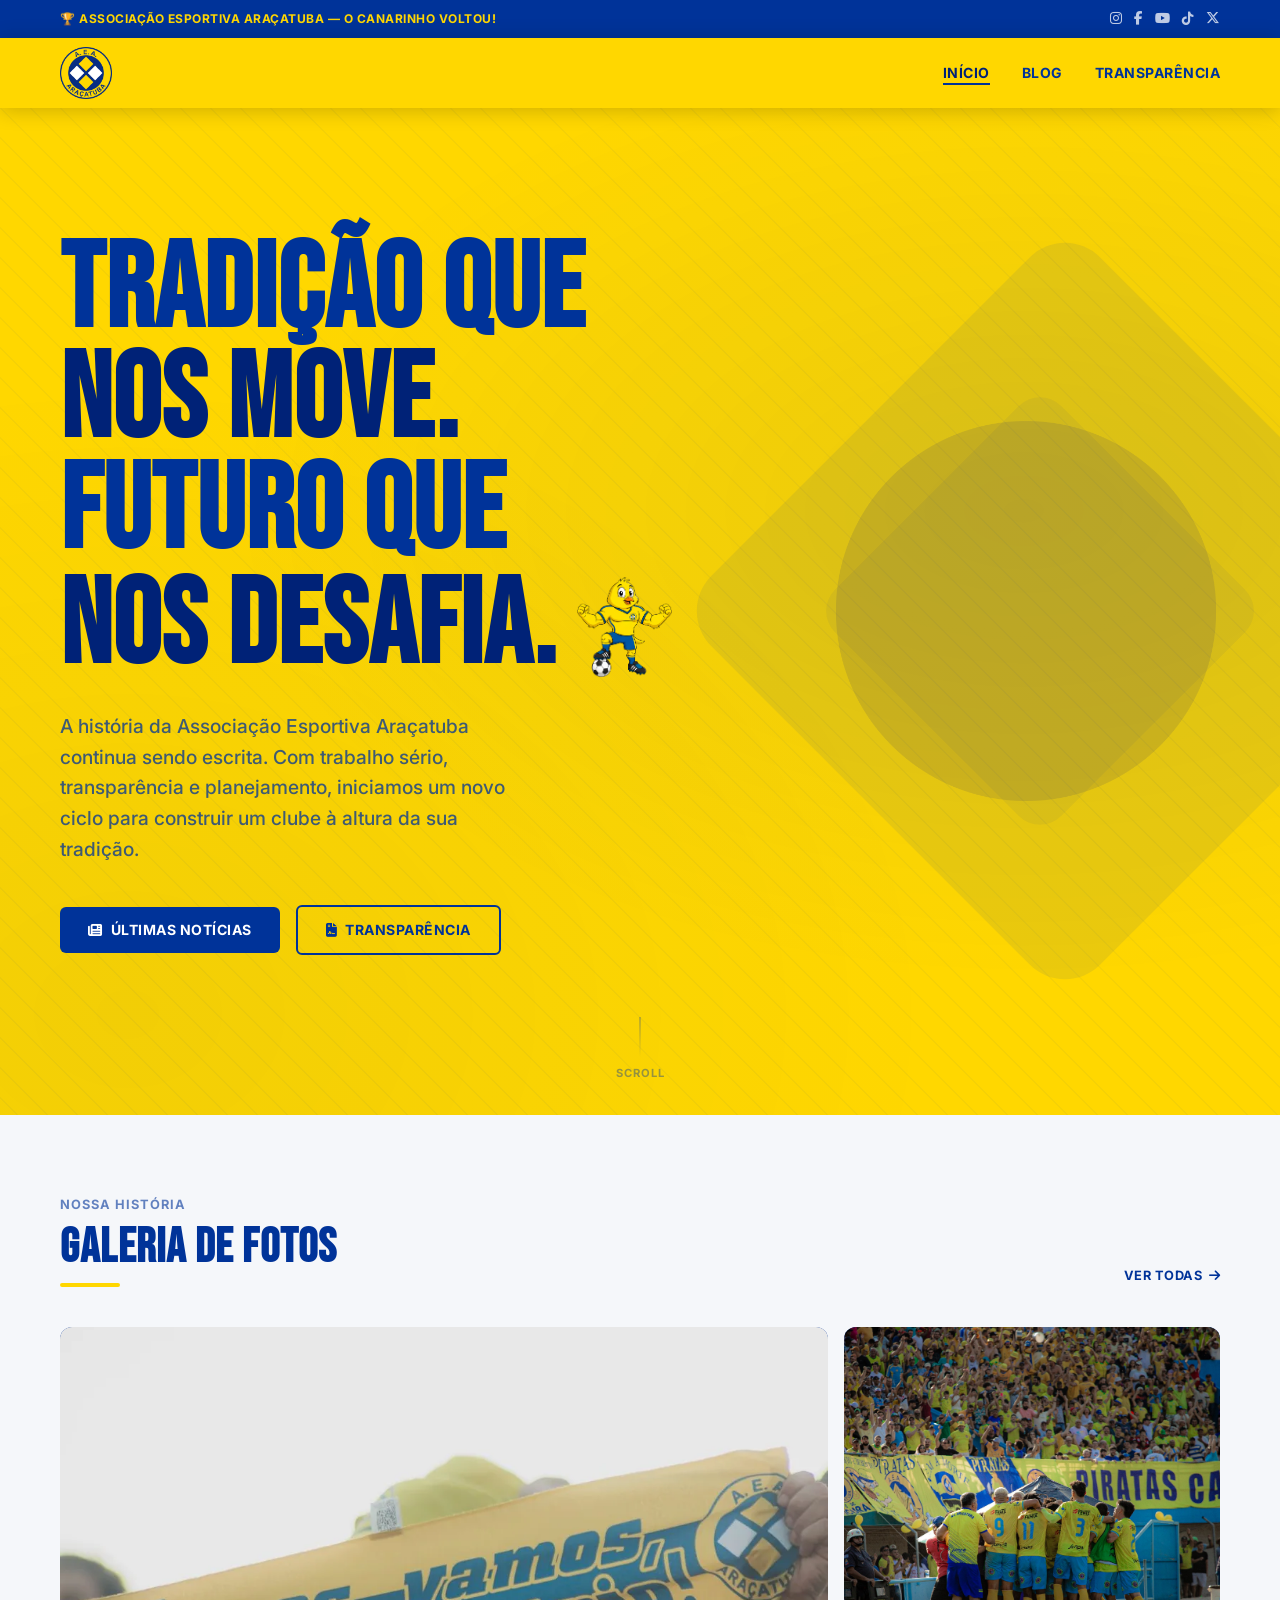
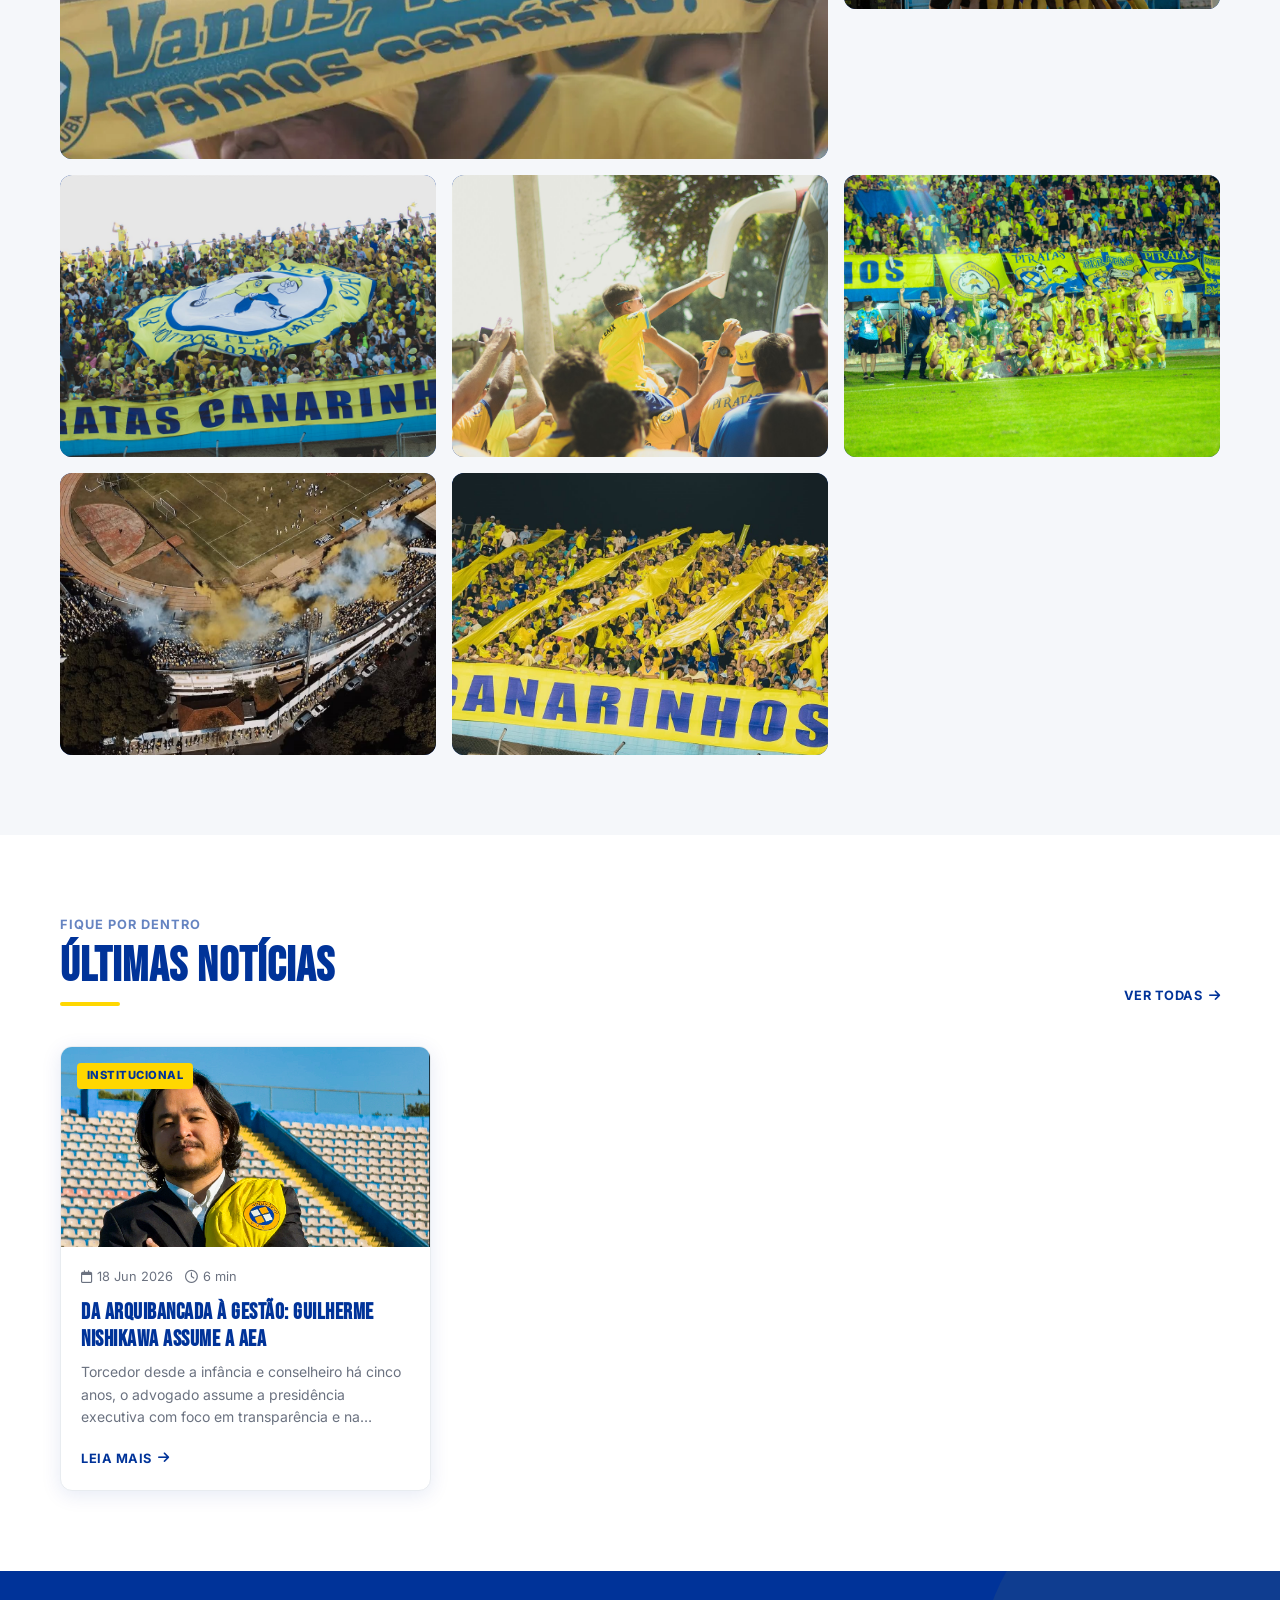
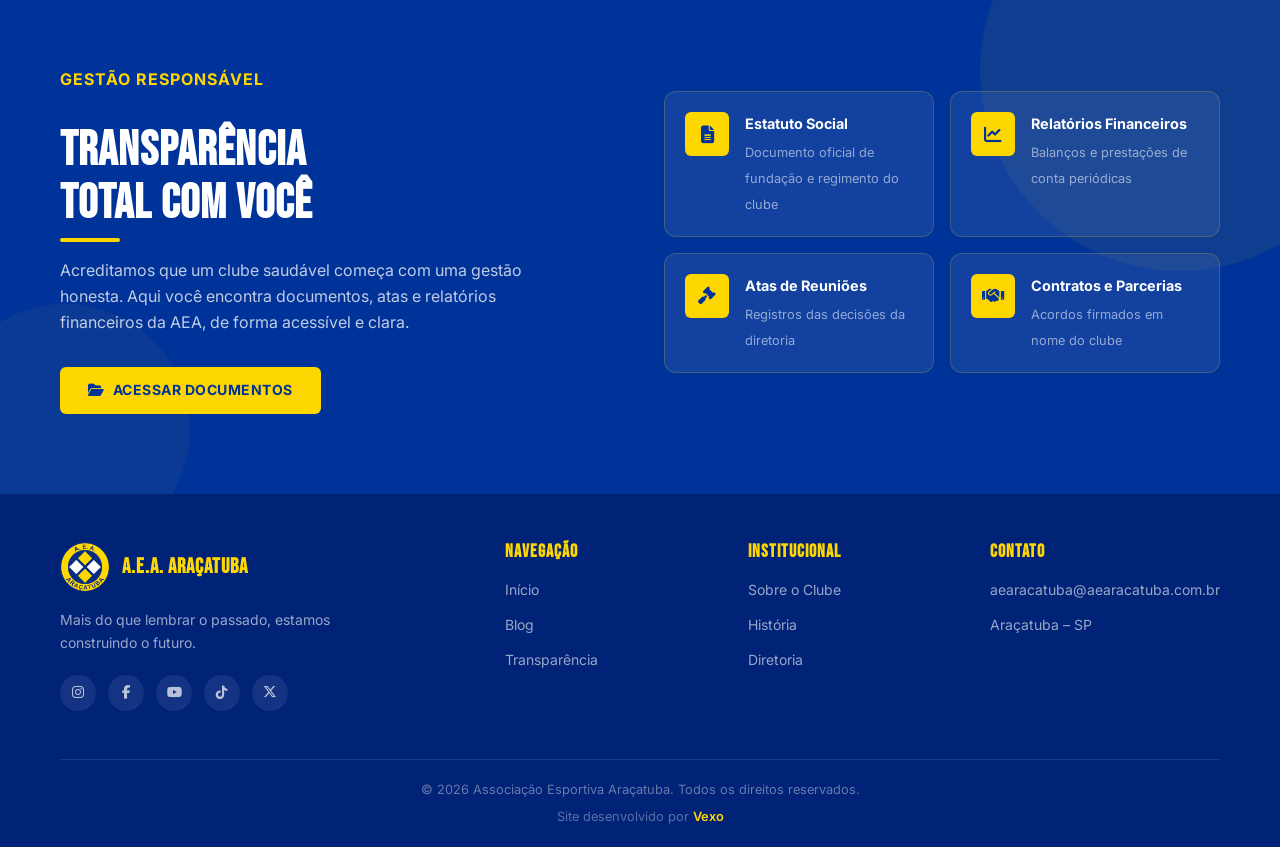
==== commit 46e716bf: "Add files via upload" ====
--- a/index.html
+++ b/index.html
@@ -58,10 +58,6 @@
   <img src="assets/logo.png" alt="" class="hero-logo-float" aria-hidden="true" />
 
   <div class="container hero-content">
-    <div class="hero-badge">
-      <div class="hero-badge-dot"></div>
-      <span>Araçatuba – SP</span>
-    </div>
     <h1>
       Tradição que<br />
       <em>nos move.</em>
--- a/css/style.css
+++ b/css/style.css
@@ -285,7 +285,7 @@
 .hero-content {
   position: relative;
   z-index: 2;
-  padding-top: 7rem;
+  padding-top: 3rem;
   padding-bottom: 5rem;
 }
 .hero-badge {
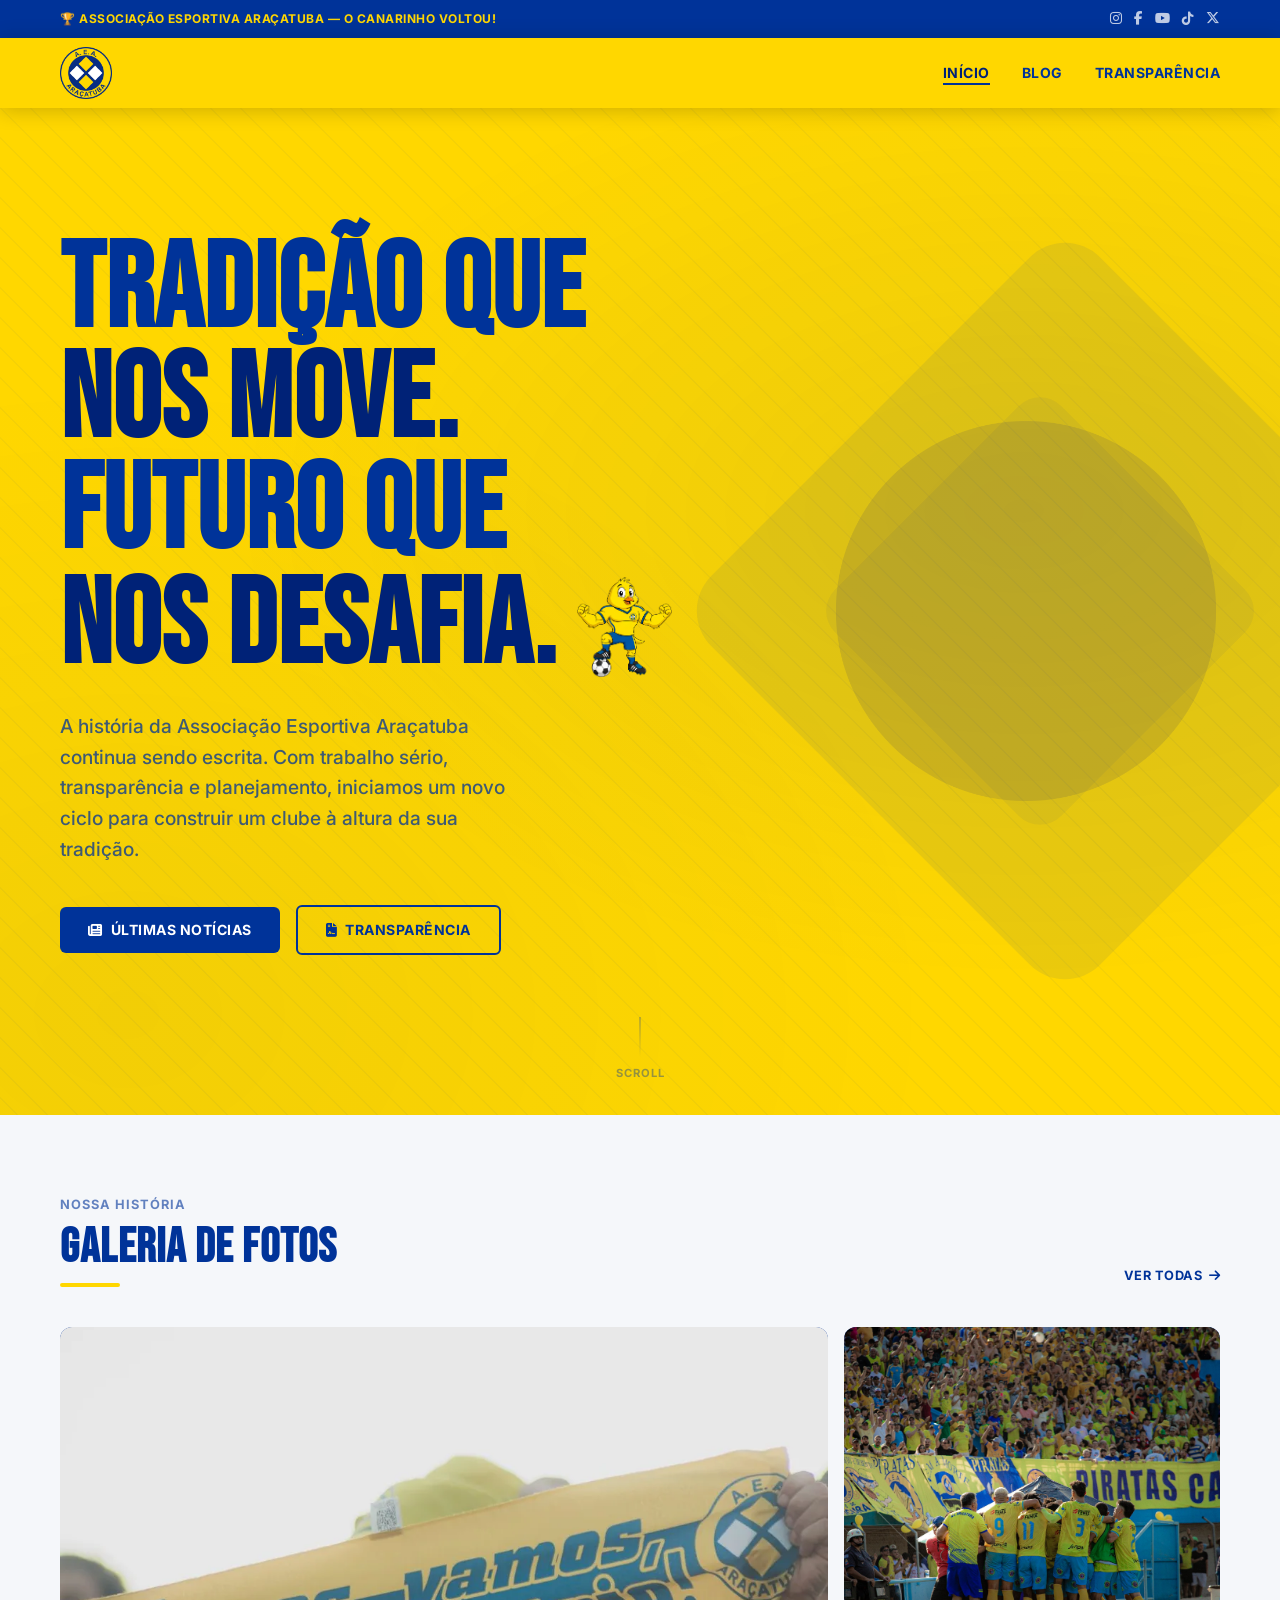
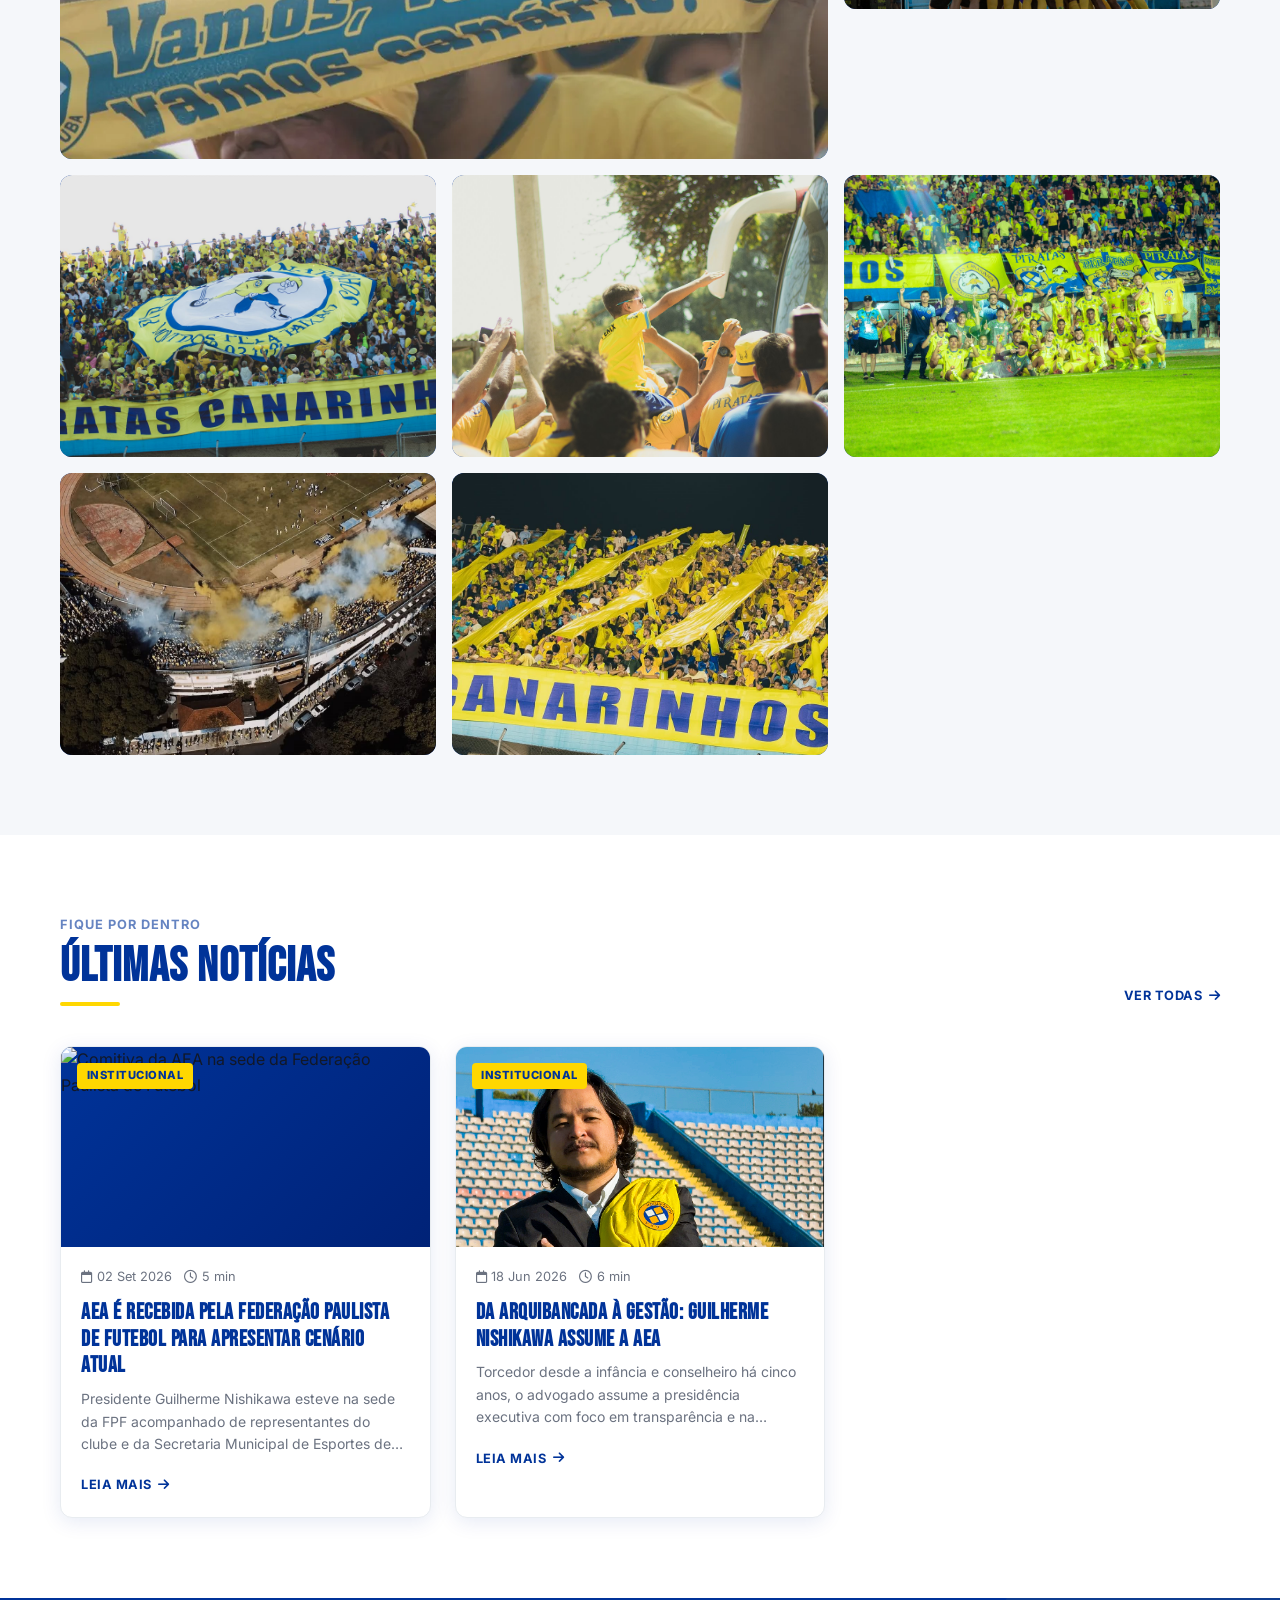
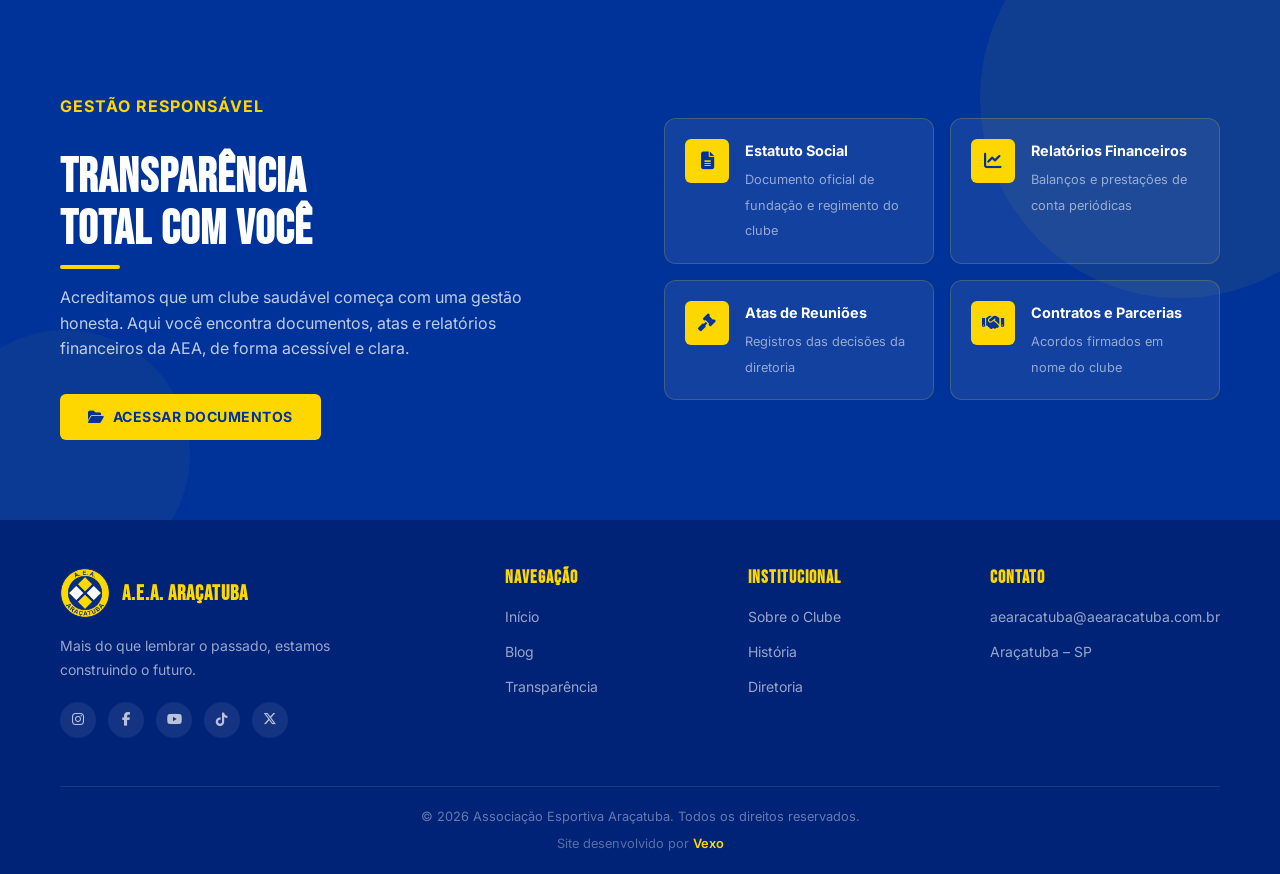
==== commit 47d78a85: "Add files via upload" ====
--- a/index.html
+++ b/index.html
@@ -161,6 +161,22 @@
     <div class="blog-grid">
       <article class="blog-card fade-up">
         <div class="blog-card-img">
+          <img src="assets/blog/fpf-comitiva-jersey.jpg" alt="Comitiva da AEA na sede da Federação Paulista de Futebol" style="width:100%;height:100%;object-fit:cover;" />
+          <span class="blog-card-tag">Institucional</span>
+        </div>
+        <div class="blog-card-body">
+          <div class="blog-card-meta">
+            <span><i class="far fa-calendar"></i> 02 Set 2026</span>
+            <span><i class="far fa-clock"></i> 5 min</span>
+          </div>
+          <h3>AEA é Recebida pela Federação Paulista de Futebol para Apresentar Cenário Atual</h3>
+          <p>Presidente Guilherme Nishikawa esteve na sede da FPF acompanhado de representantes do clube e da Secretaria Municipal de Esportes de Araçatuba.</p>
+          <a href="aea-fpf-reuniao-institucional.html" class="blog-card-link">Leia mais <i class="fas fa-arrow-right"></i></a>
+        </div>
+      </article>
+
+      <article class="blog-card fade-up">
+        <div class="blog-card-img">
           <img src="assets/blog/guilherme-nishikawa-presidente.png" alt="Guilherme Nishikawa, presidente executivo da AEA" style="width:100%;height:100%;object-fit:cover;" />
           <span class="blog-card-tag">Institucional</span>
         </div>
--- a/css/style.css
+++ b/css/style.css
@@ -1123,6 +1123,9 @@
 .blog-post-cover { margin-bottom: 2rem; border-radius: var(--radius); overflow: hidden; box-shadow: var(--shadow); }
 .blog-post-cover img { width: 100%; object-fit: cover; max-height: 520px; }
 .blog-post-cover figcaption { padding: 0.6rem 0.9rem; font-size: 0.8rem; color: var(--text-muted); background: var(--gray-light); }
+.blog-post-figure { margin: 2rem 0; border-radius: var(--radius); overflow: hidden; box-shadow: var(--shadow); }
+.blog-post-figure img { width: 100%; object-fit: cover; max-height: 480px; display: block; }
+.blog-post-figure figcaption { padding: 0.6rem 0.9rem; font-size: 0.8rem; color: var(--text-muted); background: var(--gray-light); }
 .blog-post-content { font-size: 1.05rem; line-height: 1.8; color: var(--text); }
 .blog-post-lead { font-size: 1.2rem; font-weight: 500; color: var(--blue-dark); margin-bottom: 1.5rem; }
 .blog-post-content p { margin-bottom: 1.25rem; }
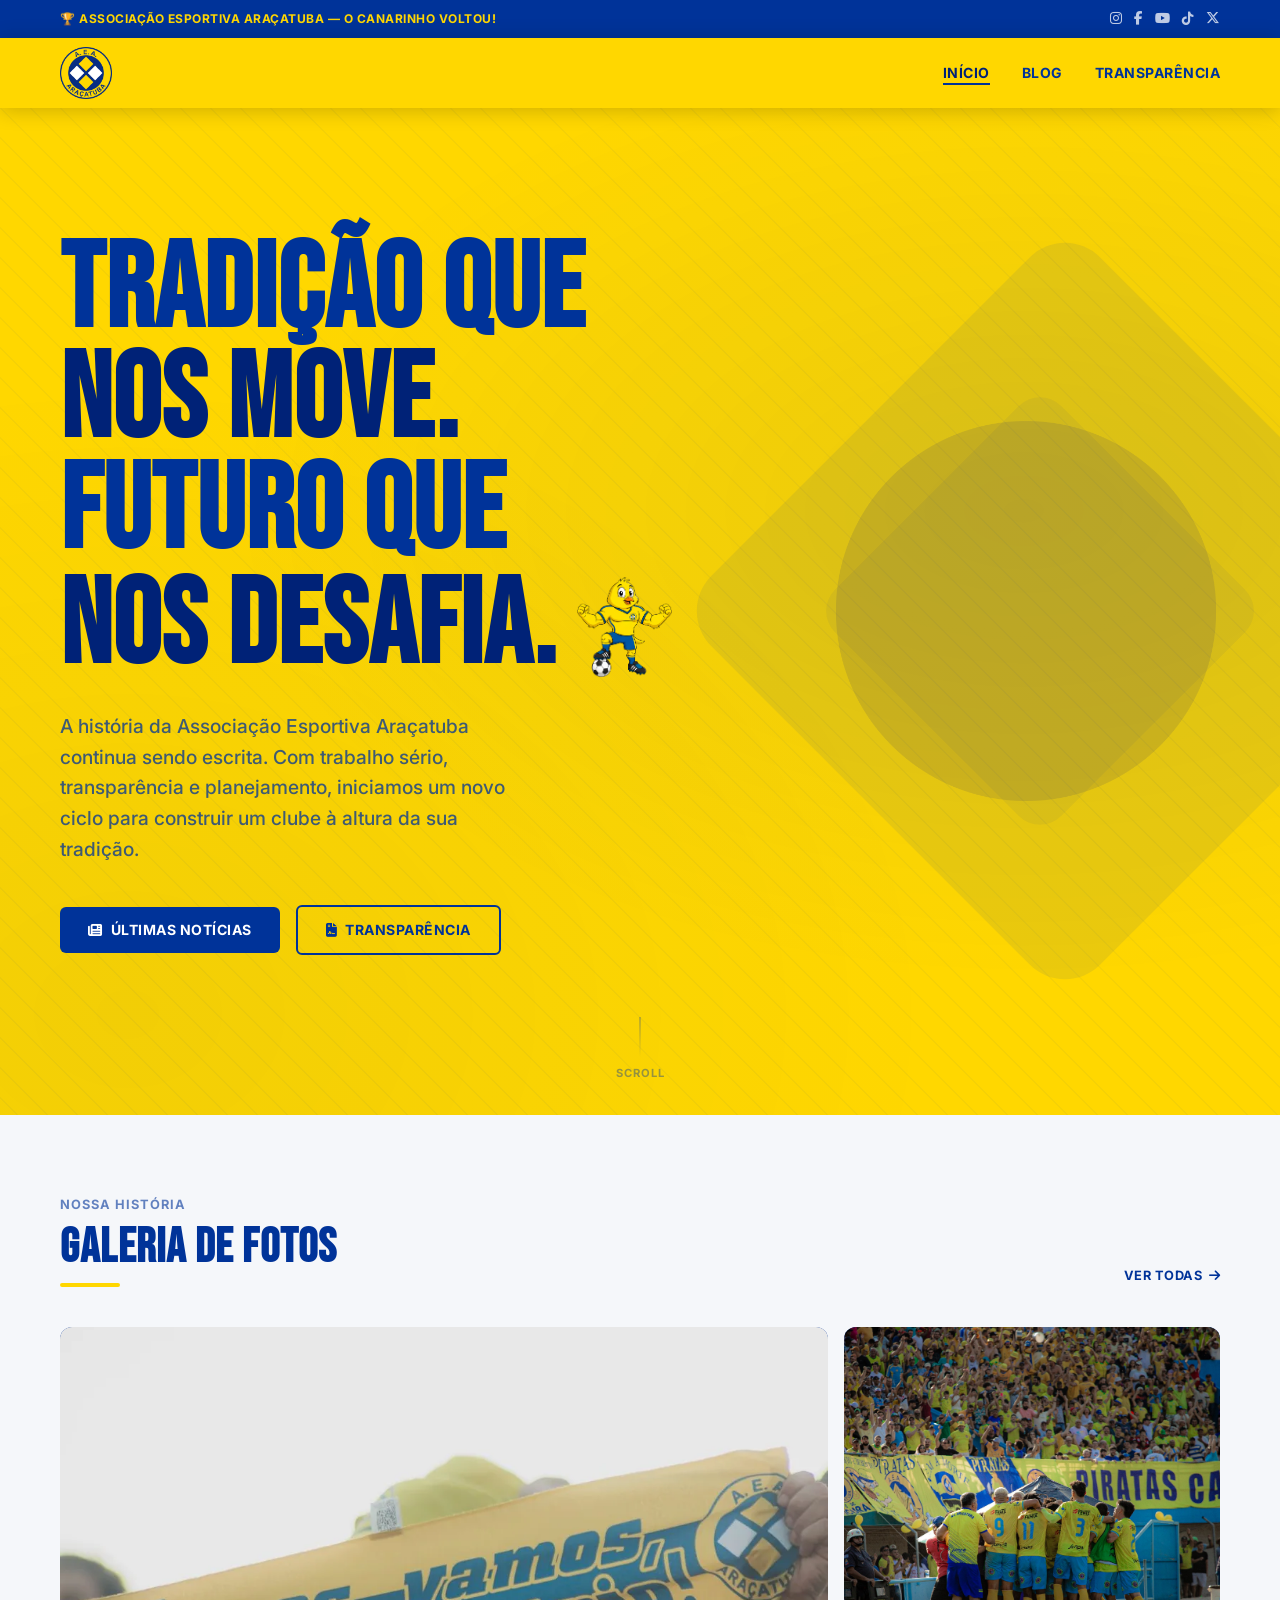
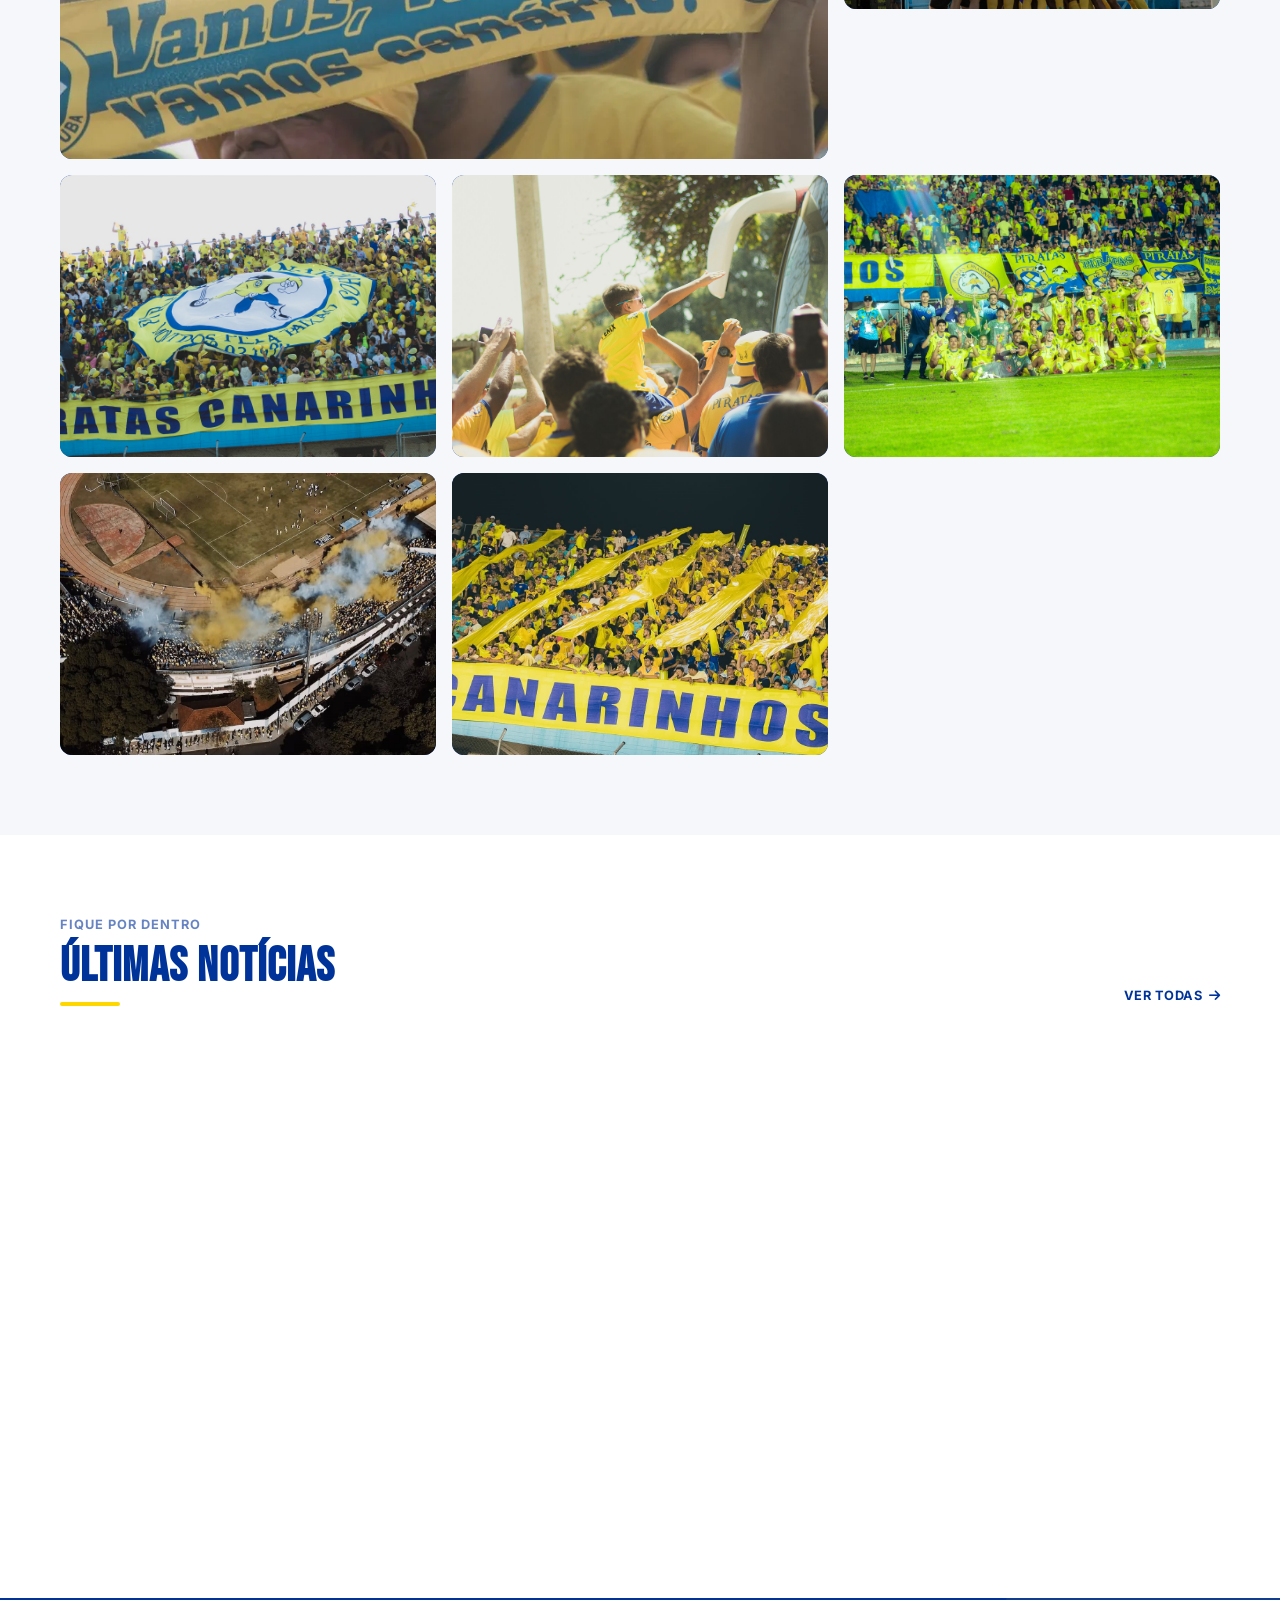
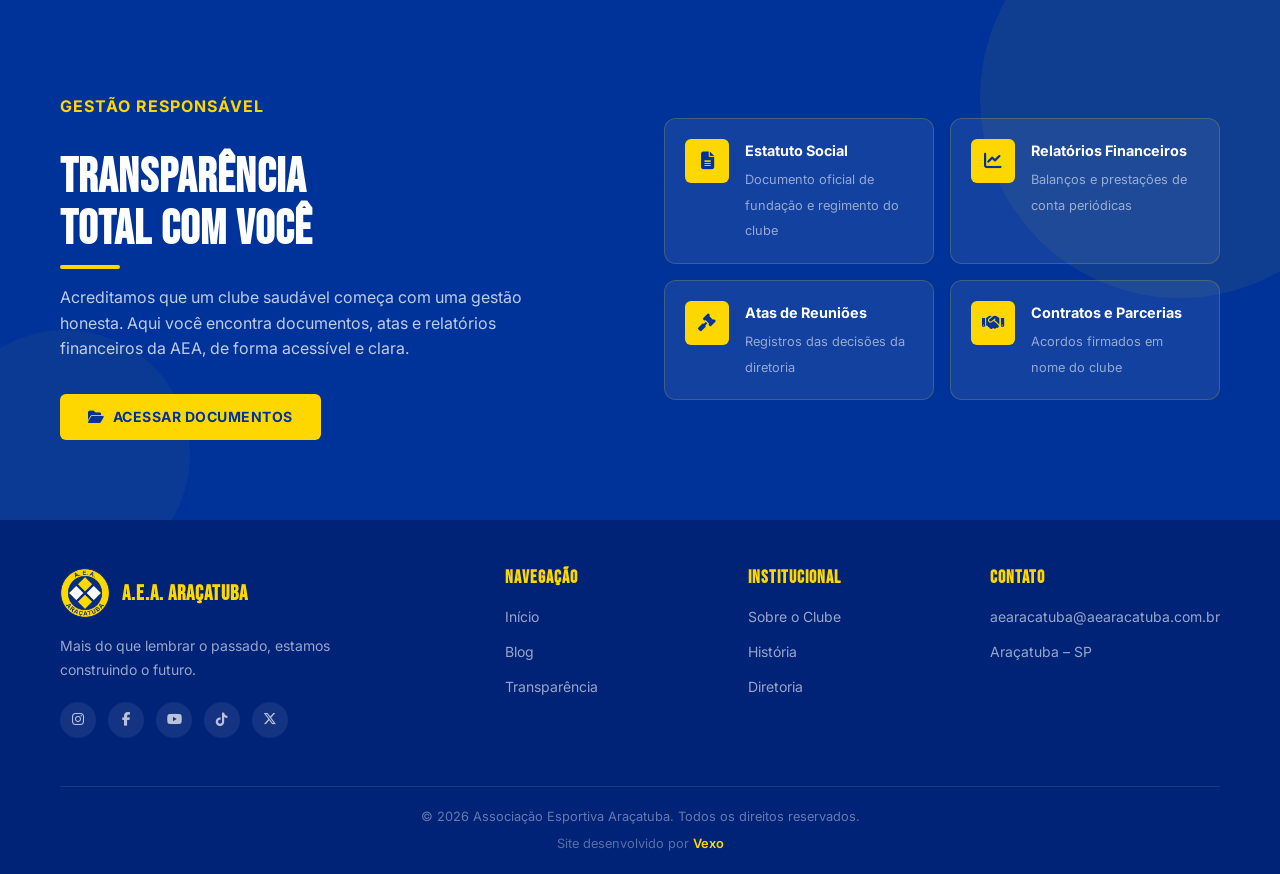
==== commit 28a2f87a: "Add files via upload" ====
--- a/index.html
+++ b/index.html
@@ -161,7 +161,23 @@
     <div class="blog-grid">
       <article class="blog-card fade-up">
         <div class="blog-card-img">
-          <img src="assets/blog/fpf-comitiva-jersey.jpg" alt="Comitiva da AEA na sede da Federação Paulista de Futebol" style="width:100%;height:100%;object-fit:cover;" />
+          <img src="assets/blog/aea-novo-site-transparencia.jpeg" alt="Novo site oficial da AEA com área de transparência" style="width:100%;height:100%;object-fit:cover;" />
+          <span class="blog-card-tag">Institucional</span>
+        </div>
+        <div class="blog-card-body">
+          <div class="blog-card-meta">
+            <span><i class="far fa-calendar"></i> 21 Set 2026</span>
+            <span><i class="far fa-clock"></i> 8 min</span>
+          </div>
+          <h3>AEA Coloca Informações Administrativas e Financeiras à Disposição da Torcida em Novo Site</h3>
+          <p>Iniciativa coloca em prática o compromisso de transparência apresentado pelo presidente Guilherme Nishikawa e amplia o acesso da torcida, dos sócios e da imprensa às informações do clube.</p>
+          <a href="aea-novo-site-transparencia.html" class="blog-card-link">Leia mais <i class="fas fa-arrow-right"></i></a>
+        </div>
+      </article>
+
+      <article class="blog-card fade-up">
+        <div class="blog-card-img">
+          <img src="assets/blog/aea-reuniao-fpf.jpeg" alt="Comitiva da AEA na sede da Federação Paulista de Futebol" style="width:100%;height:100%;object-fit:cover;" />
           <span class="blog-card-tag">Institucional</span>
         </div>
         <div class="blog-card-body">
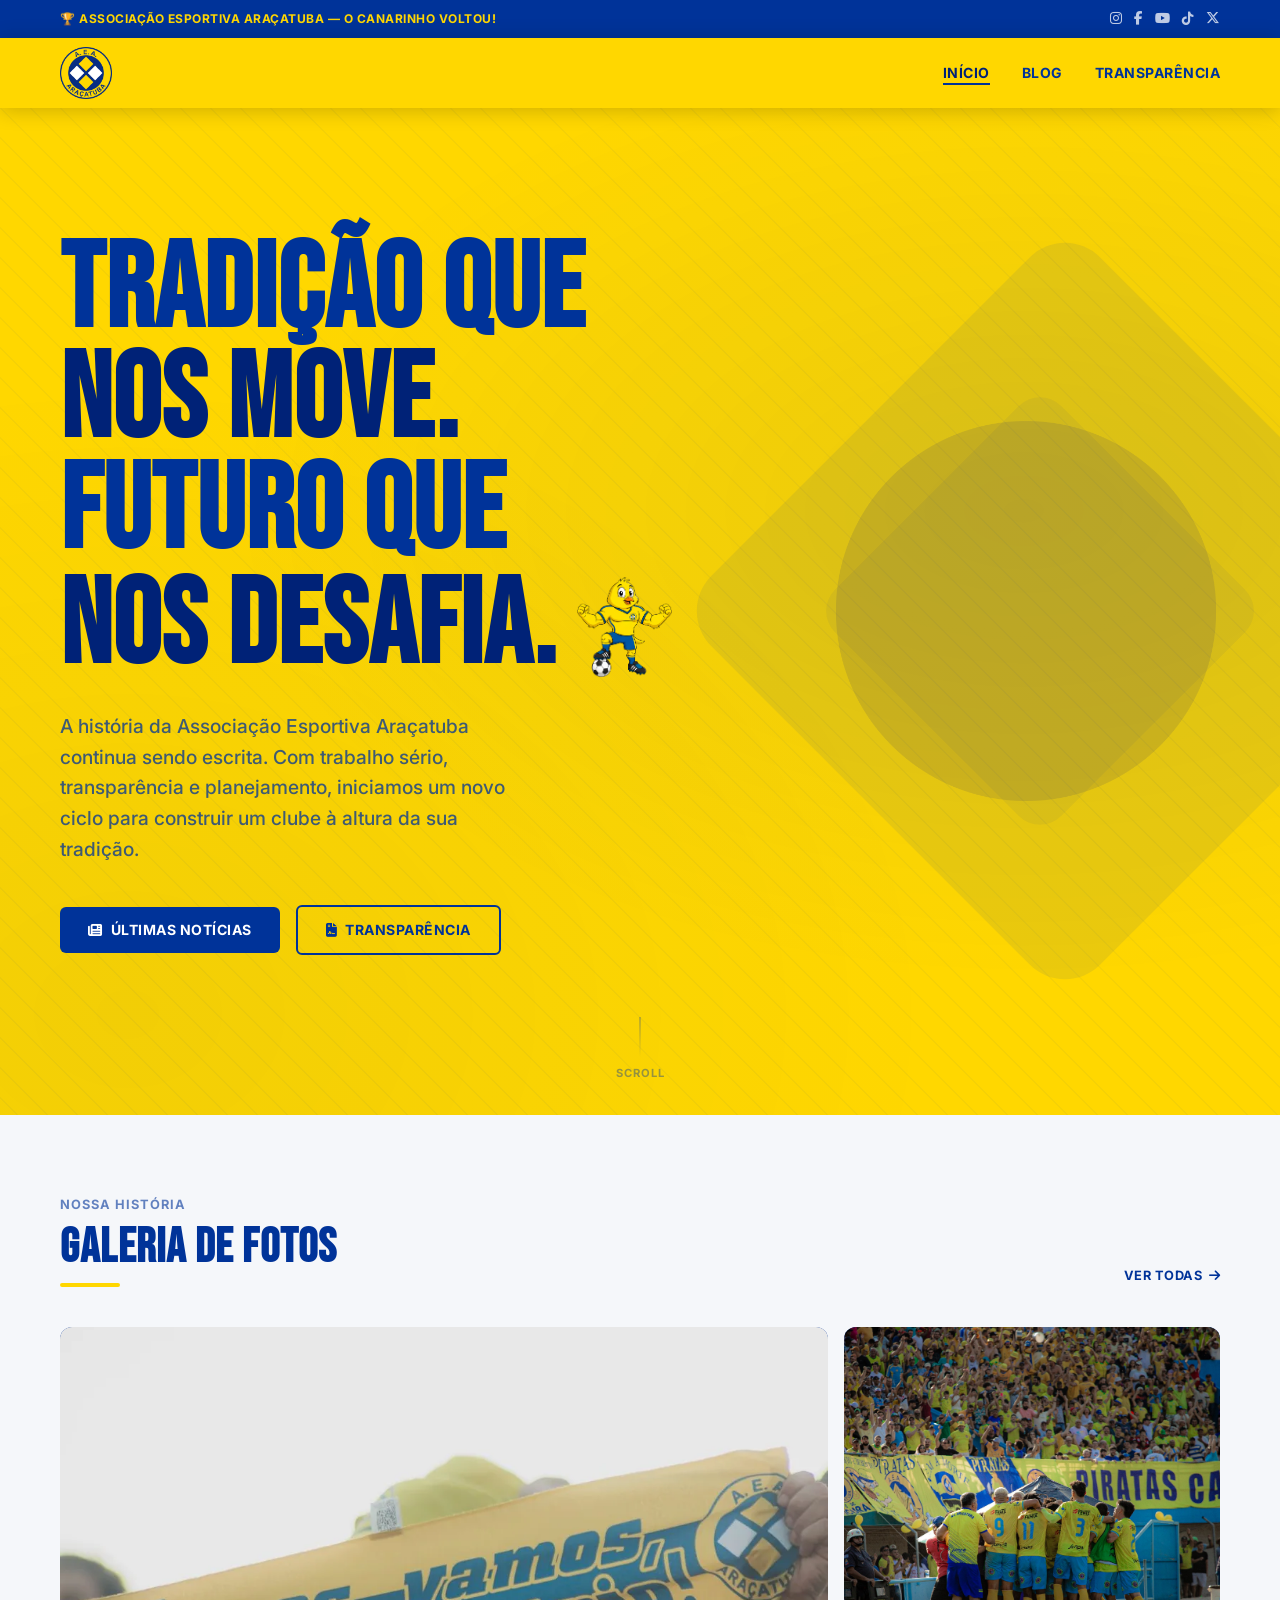
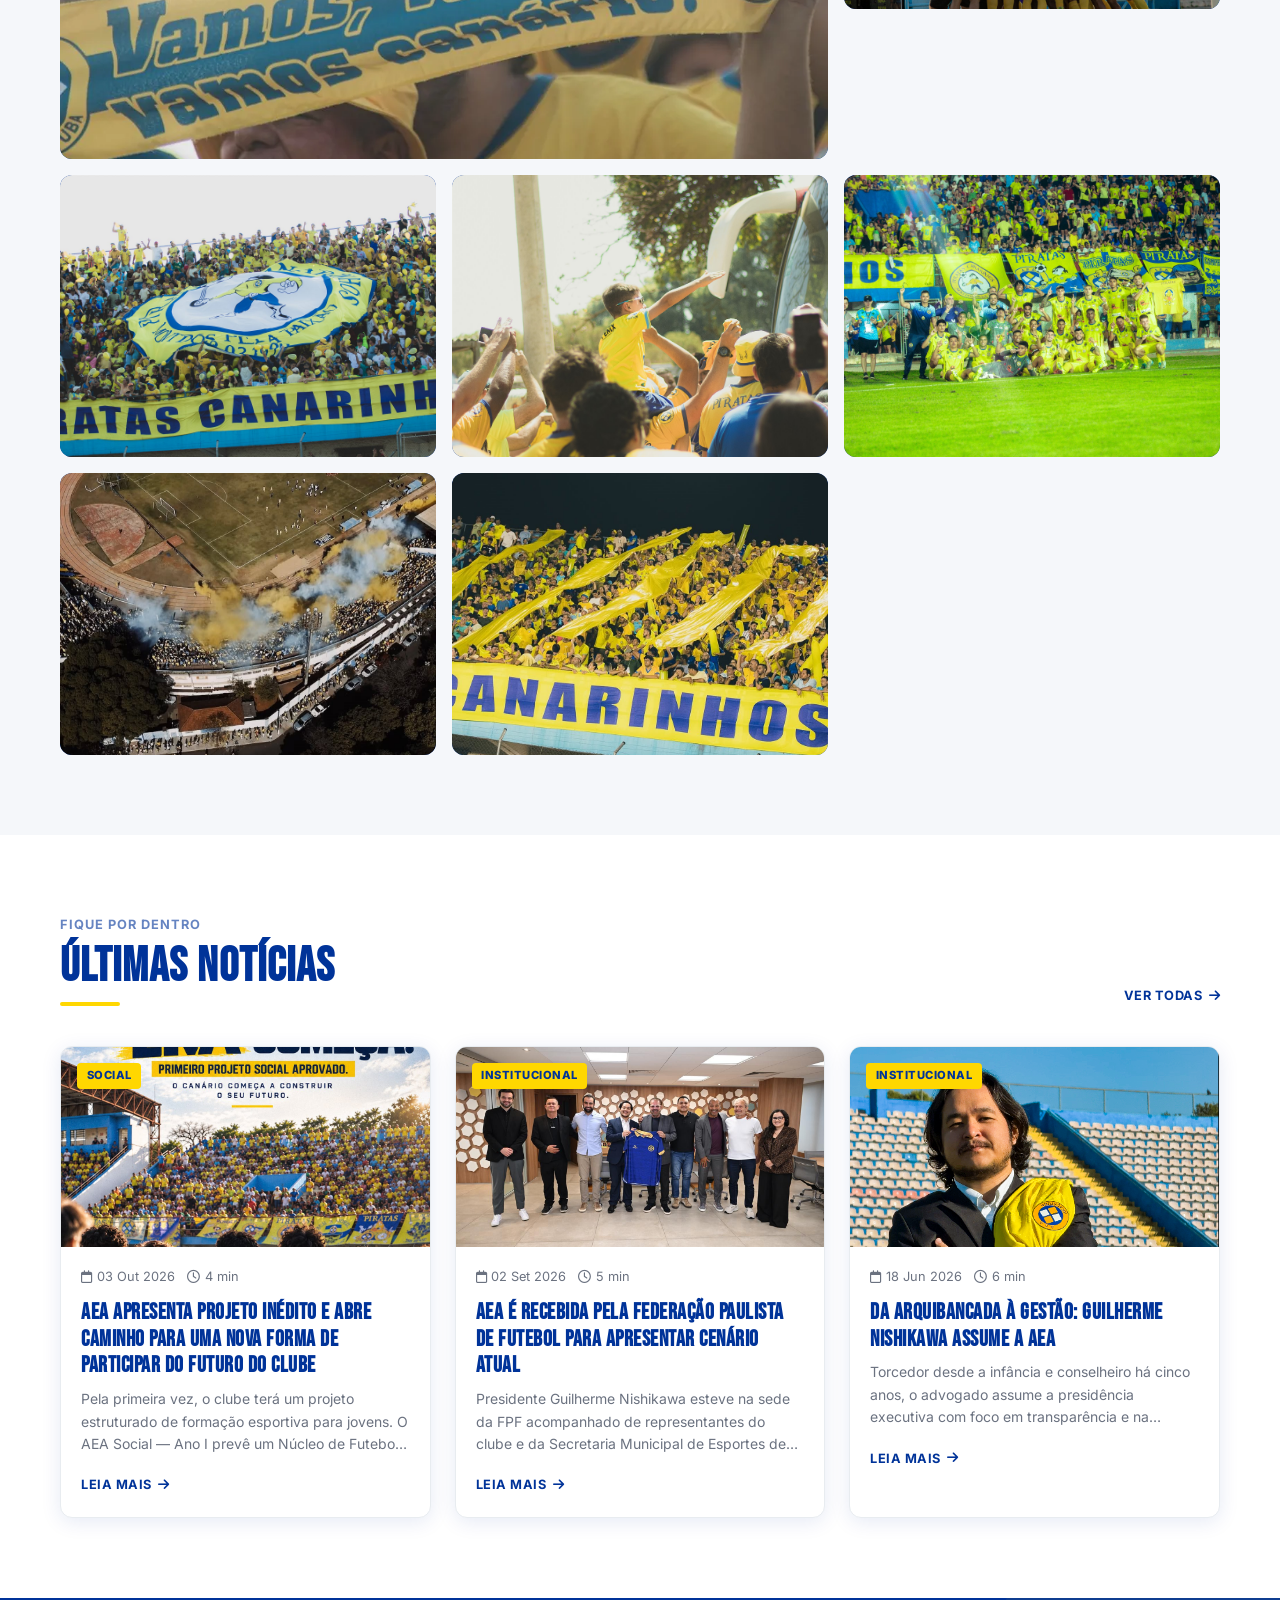
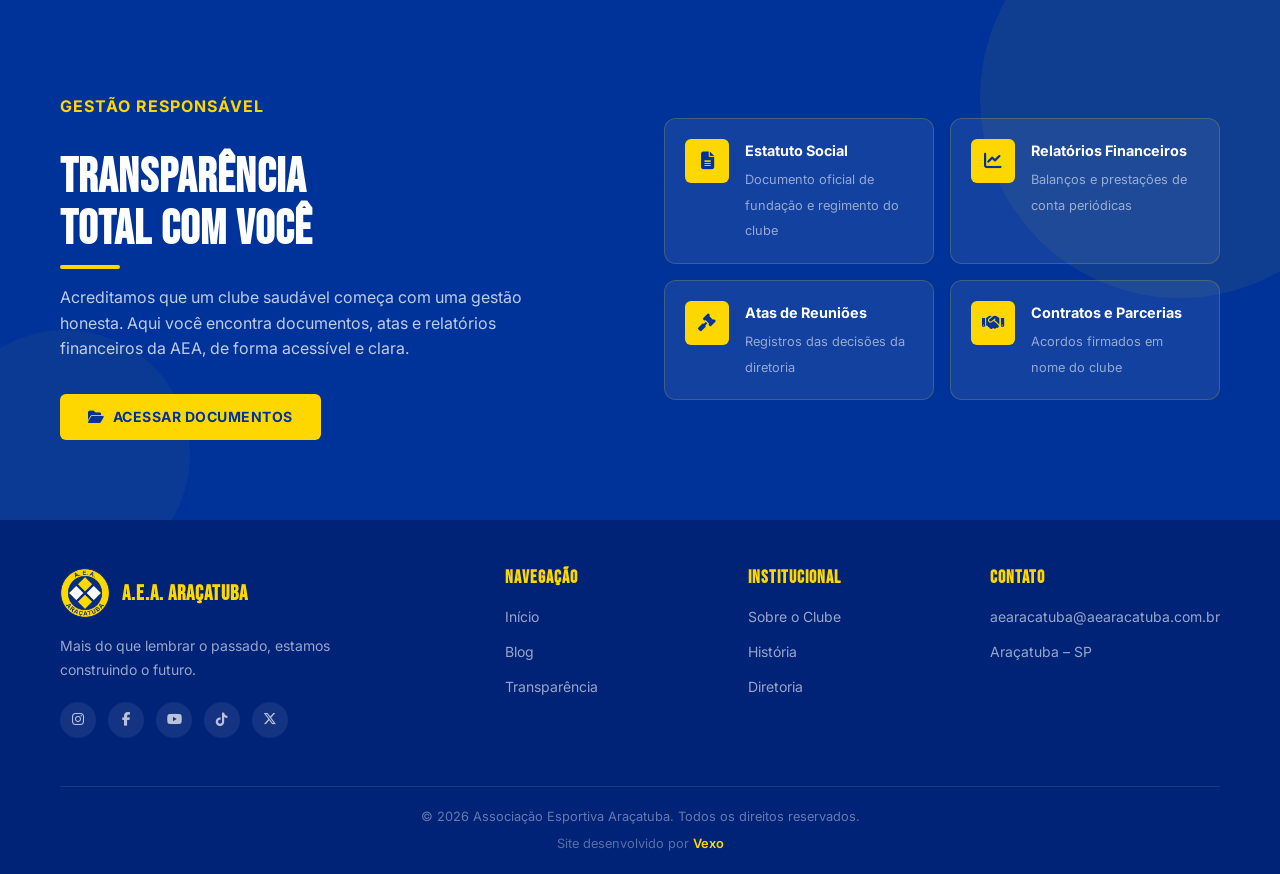
==== commit 9877a1ad: "Add files via upload" ====
--- a/index.html
+++ b/index.html
@@ -161,17 +161,17 @@
     <div class="blog-grid">
       <article class="blog-card fade-up">
         <div class="blog-card-img">
-          <img src="assets/blog/aea-novo-site-transparencia.jpeg" alt="Novo site oficial da AEA com área de transparência" style="width:100%;height:100%;object-fit:cover;" />
-          <span class="blog-card-tag">Institucional</span>
+          <img src="assets/aea-home-projetosocial.jpeg" alt="AEA Social — Núcleo de Formação de Futebol" style="width:100%;height:100%;object-fit:cover;" />
+          <span class="blog-card-tag">Social</span>
         </div>
         <div class="blog-card-body">
           <div class="blog-card-meta">
-            <span><i class="far fa-calendar"></i> 21 Set 2026</span>
-            <span><i class="far fa-clock"></i> 8 min</span>
-          </div>
-          <h3>AEA Coloca Informações Administrativas e Financeiras à Disposição da Torcida em Novo Site</h3>
-          <p>Iniciativa coloca em prática o compromisso de transparência apresentado pelo presidente Guilherme Nishikawa e amplia o acesso da torcida, dos sócios e da imprensa às informações do clube.</p>
-          <a href="aea-novo-site-transparencia.html" class="blog-card-link">Leia mais <i class="fas fa-arrow-right"></i></a>
+            <span><i class="far fa-calendar"></i> 03 Out 2026</span>
+            <span><i class="far fa-clock"></i> 4 min</span>
+          </div>
+          <h3>AEA Apresenta Projeto Inédito e Abre Caminho para uma Nova Forma de Participar do Futuro do Clube</h3>
+          <p>Pela primeira vez, o clube terá um projeto estruturado de formação esportiva para jovens. O AEA Social — Ano I prevê um Núcleo de Futebol para 60 jovens entre 14 e 19 anos.</p>
+          <a href="aea-social-projeto-formacao.html" class="blog-card-link">Leia mais <i class="fas fa-arrow-right"></i></a>
         </div>
       </article>
 
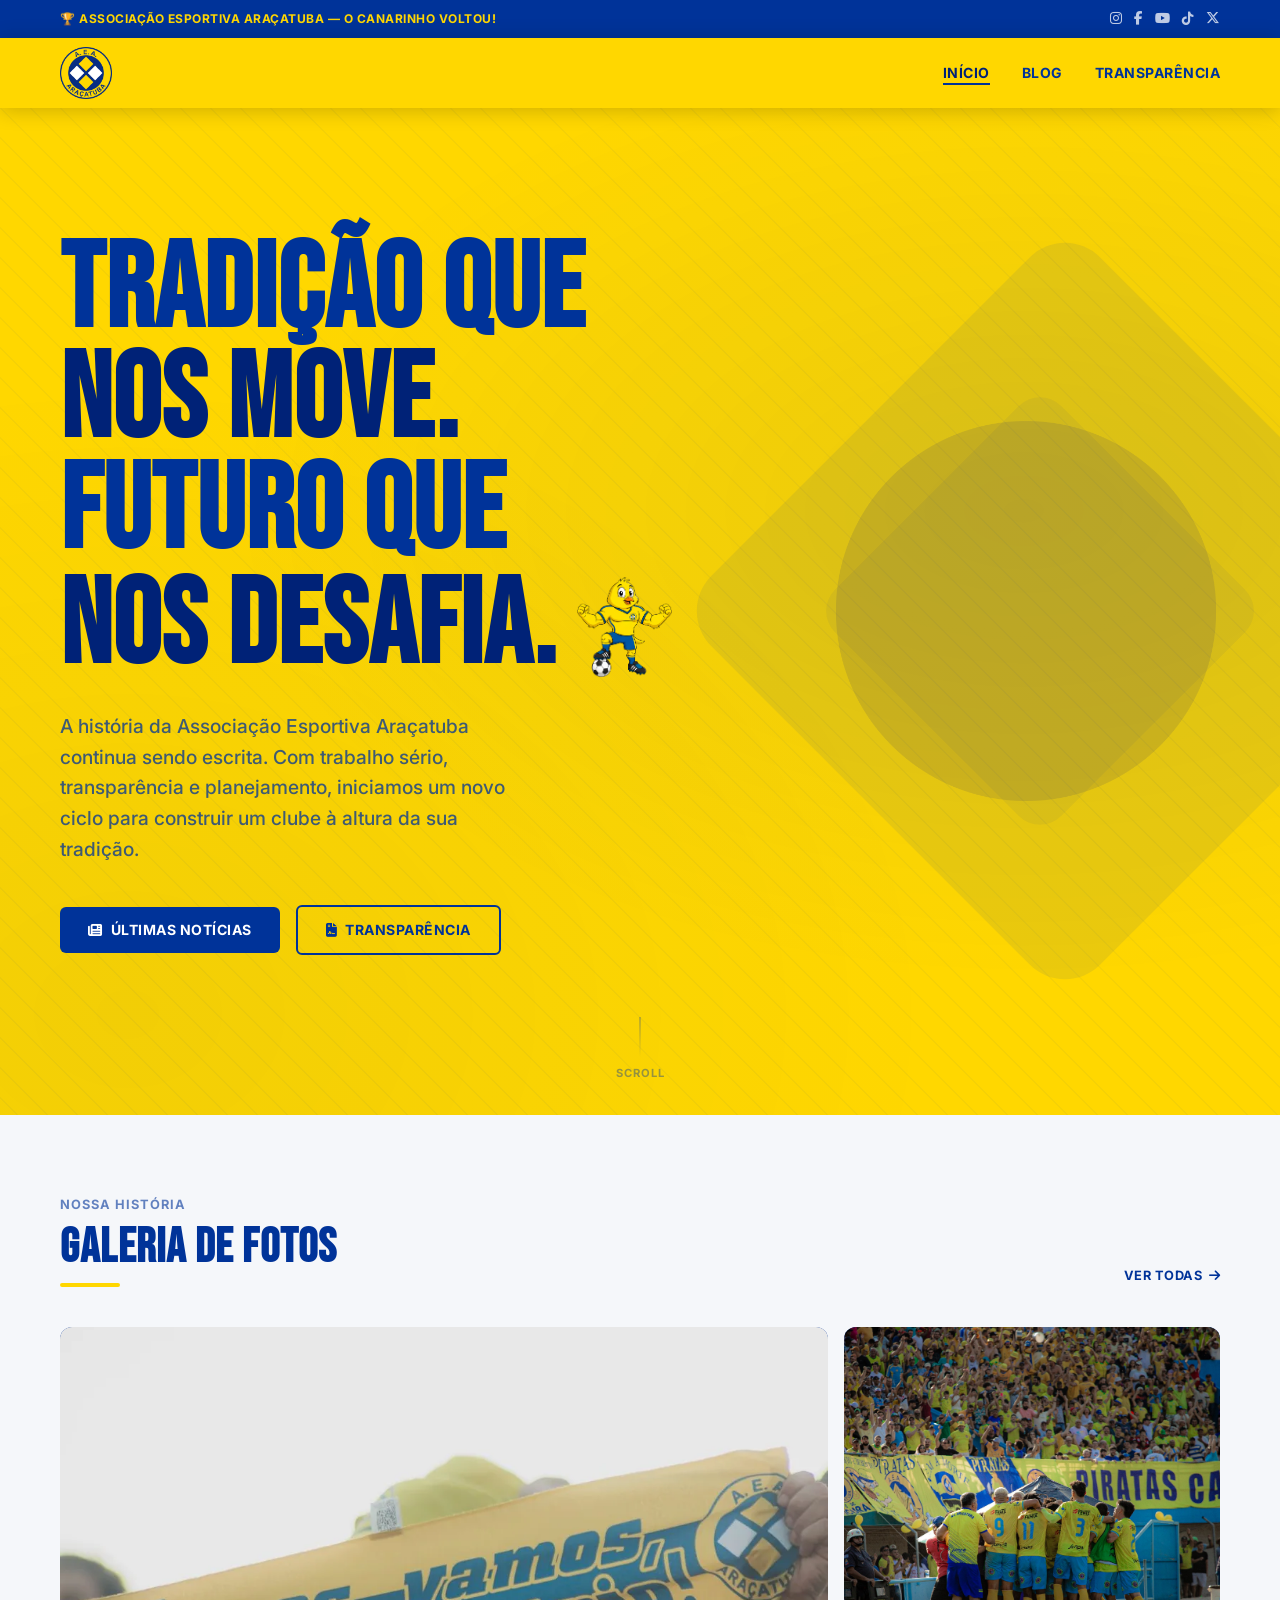
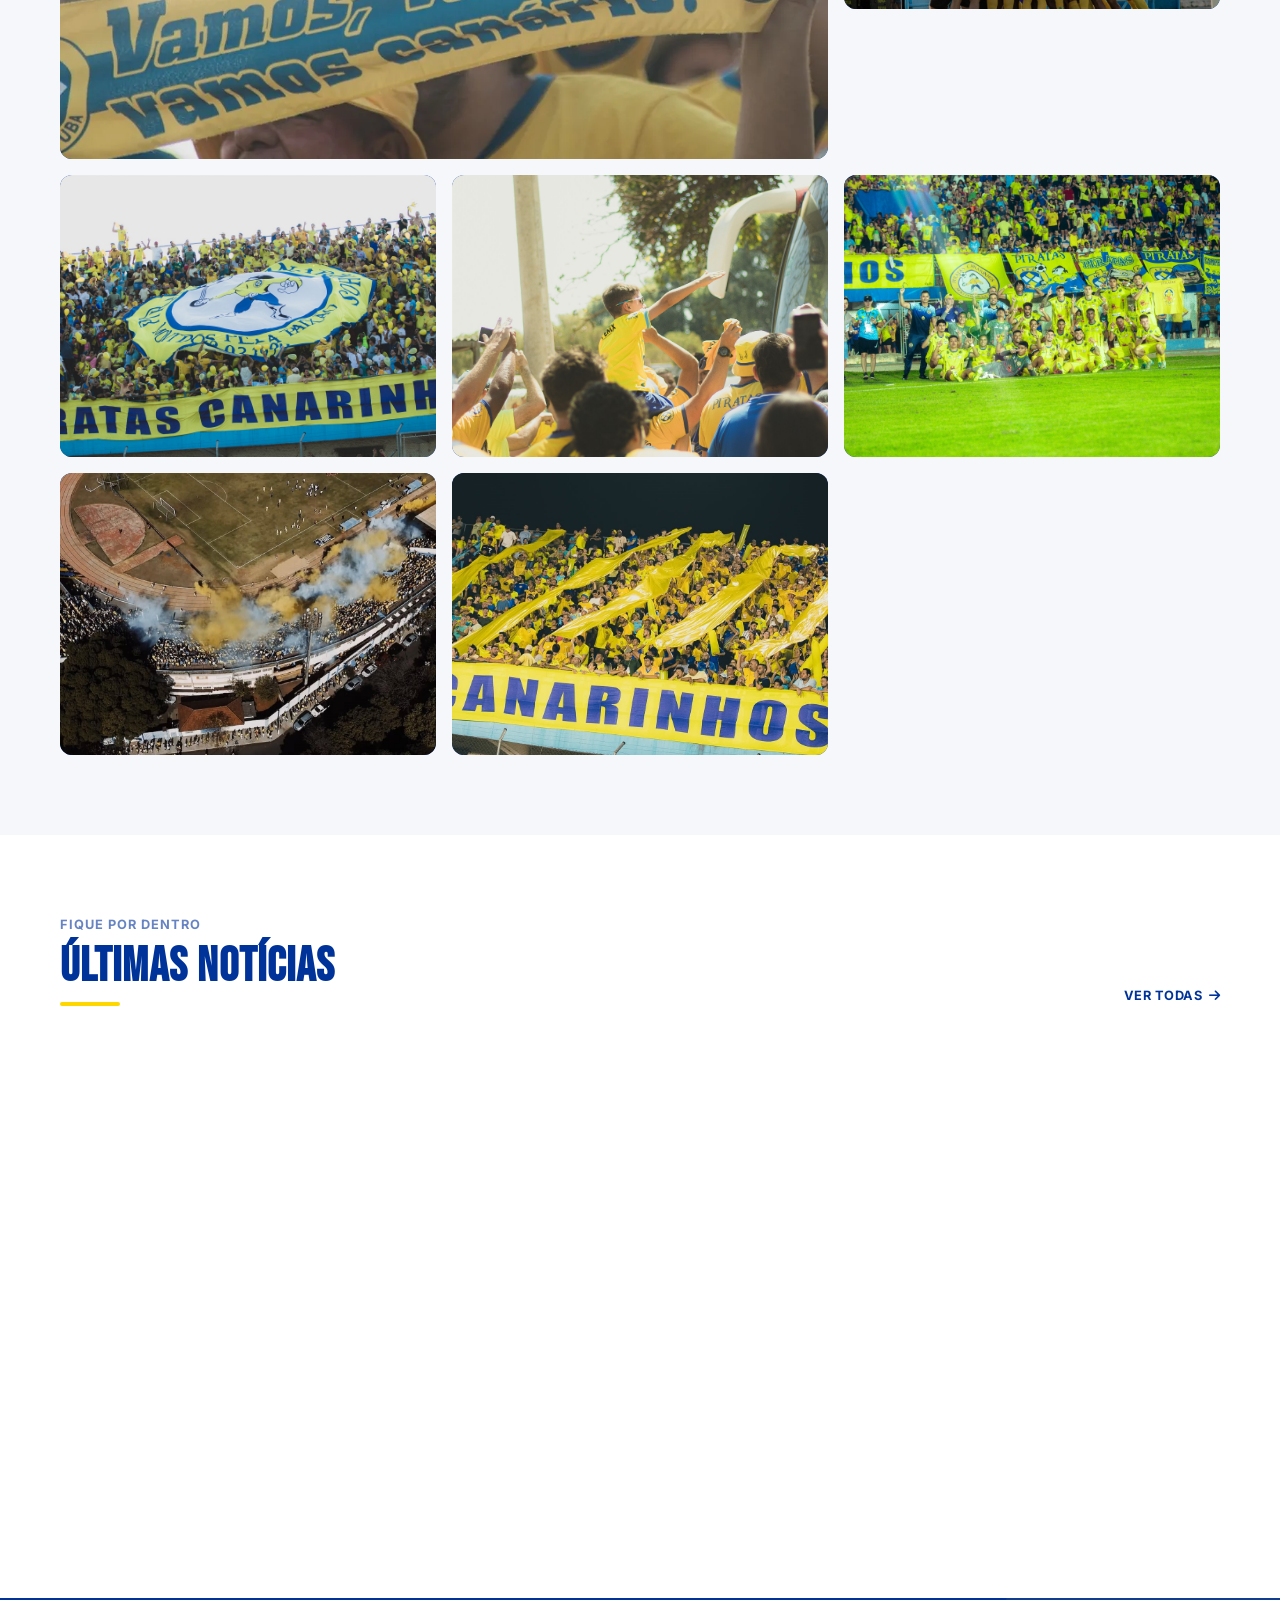
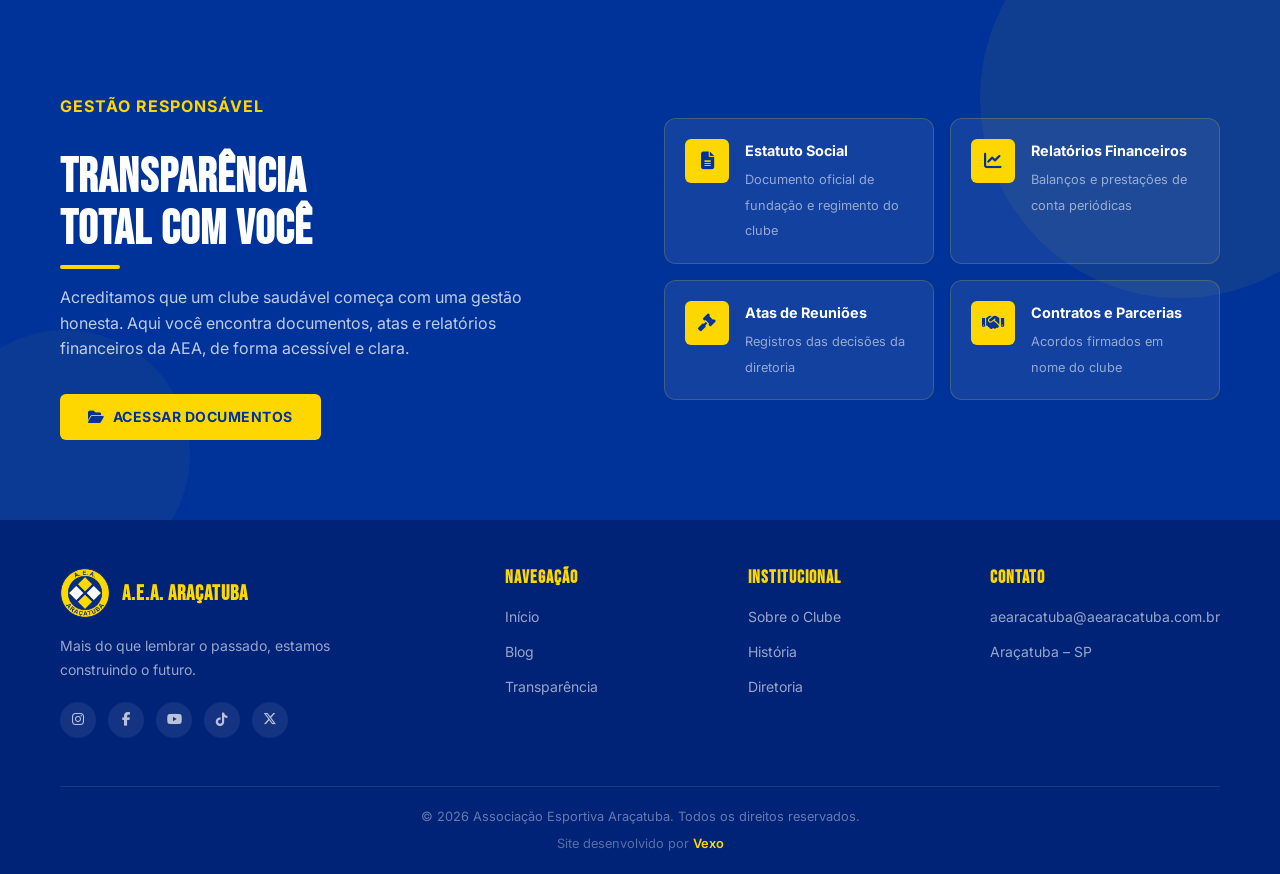
==== commit e13e762c: "Add files via upload" ====
--- a/index.html
+++ b/index.html
@@ -161,6 +161,38 @@
     <div class="blog-grid">
       <article class="blog-card fade-up">
         <div class="blog-card-img">
+          <img src="assets/blog/canario-run-logo.webp" alt="Canário Run — Primeira corrida de rua da AEA Araçatuba" style="width:100%;height:100%;object-fit:cover;" />
+          <span class="blog-card-tag">Institucional</span>
+        </div>
+        <div class="blog-card-body">
+          <div class="blog-card-meta">
+            <span><i class="far fa-calendar"></i> 10 Nov 2026</span>
+            <span><i class="far fa-clock"></i> 3 min</span>
+          </div>
+          <h3>AEA anuncia a Canário Run, primeira corrida de rua do clube, marcada para abril de 2027</h3>
+          <p>Evento será realizado em 4 de abril de 2027, em Araçatuba, com modalidades de 3 km, 5 km, 10 km e Kids, em parceria com a Data Click Run.</p>
+          <a href="aea-canario-run-2027.html" class="blog-card-link">Leia mais <i class="fas fa-arrow-right"></i></a>
+        </div>
+      </article>
+
+      <article class="blog-card fade-up">
+        <div class="blog-card-img">
+          <img src="assets/blog/aea-distrato-fornecedora.jpeg" alt="AEA encerra contrato e evita multa de R$ 100 mil" style="width:100%;height:100%;object-fit:cover;" />
+          <span class="blog-card-tag">Institucional</span>
+        </div>
+        <div class="blog-card-body">
+          <div class="blog-card-meta">
+            <span><i class="far fa-calendar"></i> 10 Nov 2026</span>
+            <span><i class="far fa-clock"></i> 3 min</span>
+          </div>
+          <h3>AEA encerra contrato, evita multa de R$ 100 mil e impede disputa judicial</h3>
+          <p>Distrato com fornecedora de material esportivo foi assinado após negociação conduzida pelo presidente Guilherme Nishikawa.</p>
+          <a href="aea-distrato-contrato-fornecedora.html" class="blog-card-link">Leia mais <i class="fas fa-arrow-right"></i></a>
+        </div>
+      </article>
+
+      <article class="blog-card fade-up">
+        <div class="blog-card-img">
           <img src="assets/aea-home-projetosocial.jpeg" alt="AEA Social — Núcleo de Formação de Futebol" style="width:100%;height:100%;object-fit:cover;" />
           <span class="blog-card-tag">Social</span>
         </div>
@@ -172,38 +204,6 @@
           <h3>AEA Apresenta Projeto Inédito e Abre Caminho para uma Nova Forma de Participar do Futuro do Clube</h3>
           <p>Pela primeira vez, o clube terá um projeto estruturado de formação esportiva para jovens. O AEA Social — Ano I prevê um Núcleo de Futebol para 60 jovens entre 14 e 19 anos.</p>
           <a href="aea-social-projeto-formacao.html" class="blog-card-link">Leia mais <i class="fas fa-arrow-right"></i></a>
-        </div>
-      </article>
-
-      <article class="blog-card fade-up">
-        <div class="blog-card-img">
-          <img src="assets/blog/aea-reuniao-fpf.jpeg" alt="Comitiva da AEA na sede da Federação Paulista de Futebol" style="width:100%;height:100%;object-fit:cover;" />
-          <span class="blog-card-tag">Institucional</span>
-        </div>
-        <div class="blog-card-body">
-          <div class="blog-card-meta">
-            <span><i class="far fa-calendar"></i> 02 Set 2026</span>
-            <span><i class="far fa-clock"></i> 5 min</span>
-          </div>
-          <h3>AEA é Recebida pela Federação Paulista de Futebol para Apresentar Cenário Atual</h3>
-          <p>Presidente Guilherme Nishikawa esteve na sede da FPF acompanhado de representantes do clube e da Secretaria Municipal de Esportes de Araçatuba.</p>
-          <a href="aea-fpf-reuniao-institucional.html" class="blog-card-link">Leia mais <i class="fas fa-arrow-right"></i></a>
-        </div>
-      </article>
-
-      <article class="blog-card fade-up">
-        <div class="blog-card-img">
-          <img src="assets/blog/guilherme-nishikawa-presidente.png" alt="Guilherme Nishikawa, presidente executivo da AEA" style="width:100%;height:100%;object-fit:cover;" />
-          <span class="blog-card-tag">Institucional</span>
-        </div>
-        <div class="blog-card-body">
-          <div class="blog-card-meta">
-            <span><i class="far fa-calendar"></i> 18 Jun 2026</span>
-            <span><i class="far fa-clock"></i> 6 min</span>
-          </div>
-          <h3>Da Arquibancada à Gestão: Guilherme Nishikawa Assume a AEA</h3>
-          <p>Torcedor desde a infância e conselheiro há cinco anos, o advogado assume a presidência executiva com foco em transparência e na reaproximação com a torcida.</p>
-          <a href="guilherme-nishikawa-presidente.html" class="blog-card-link">Leia mais <i class="fas fa-arrow-right"></i></a>
         </div>
       </article>
 
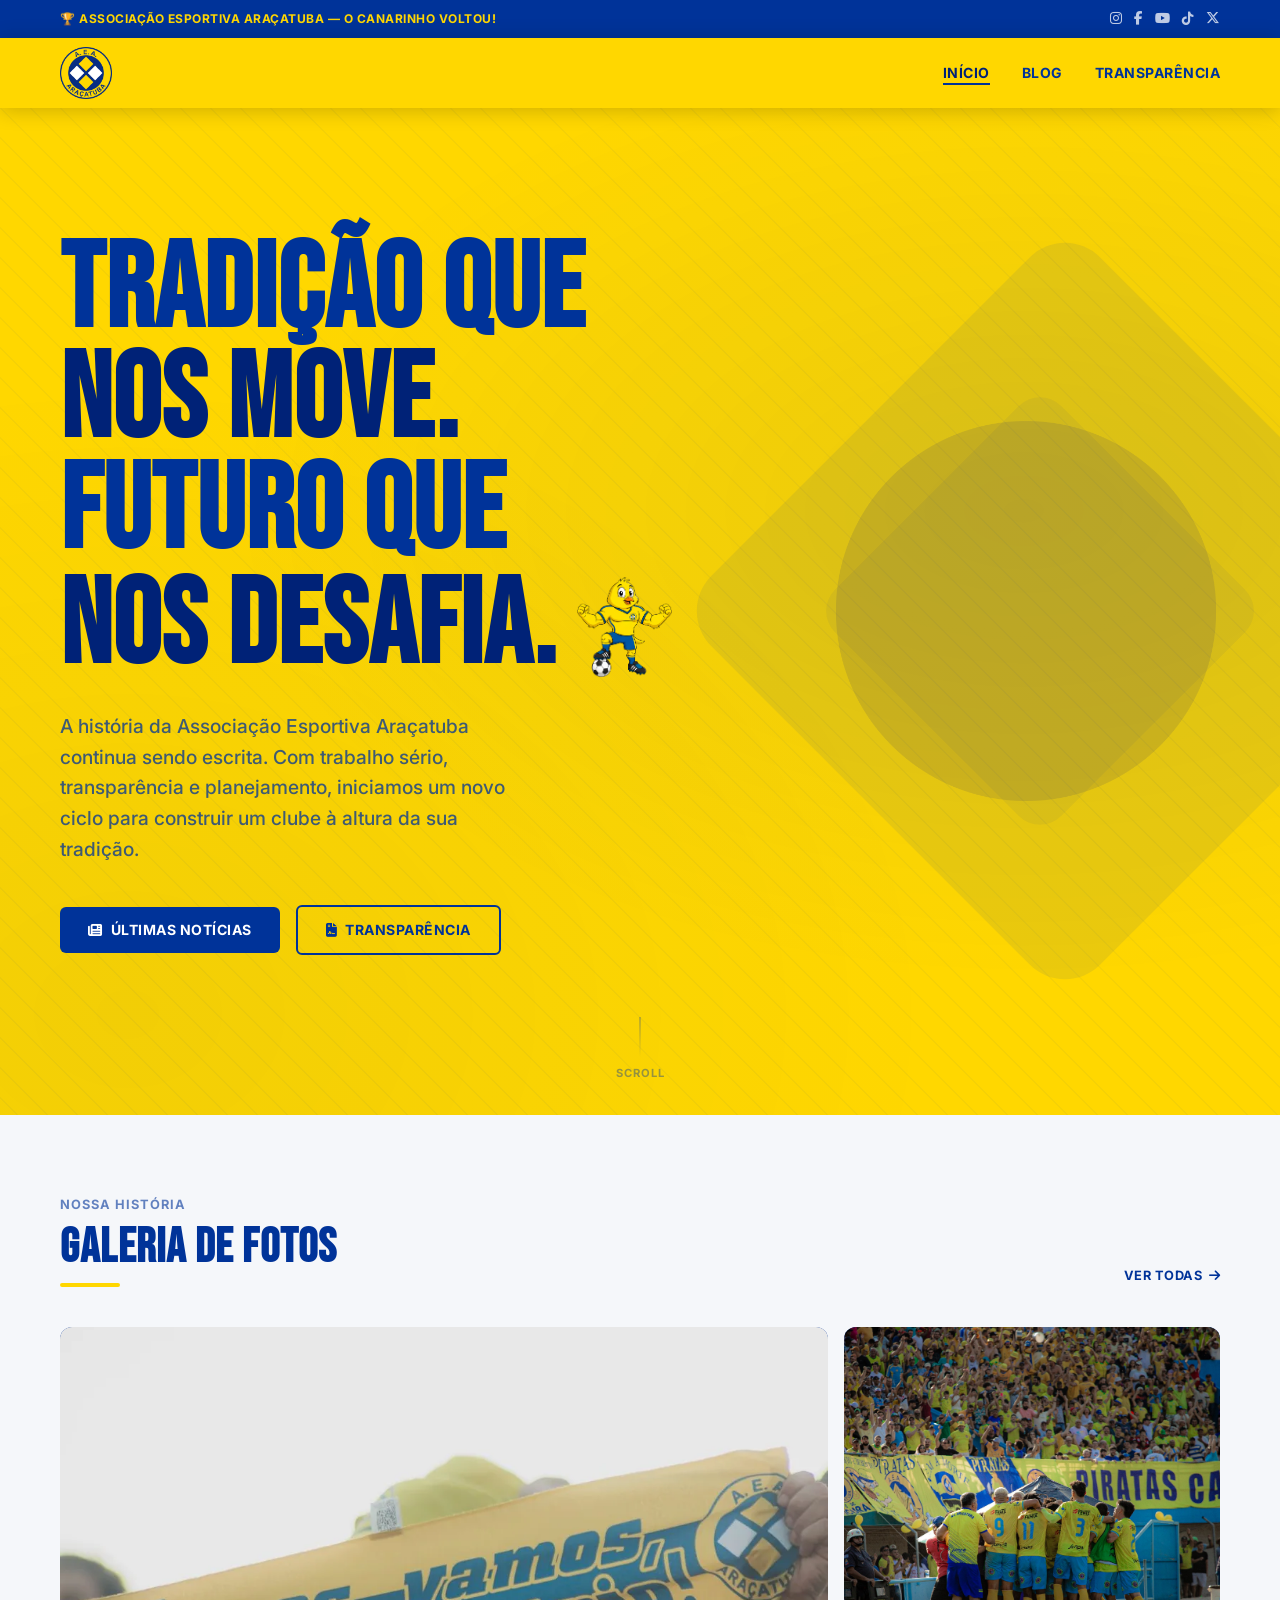
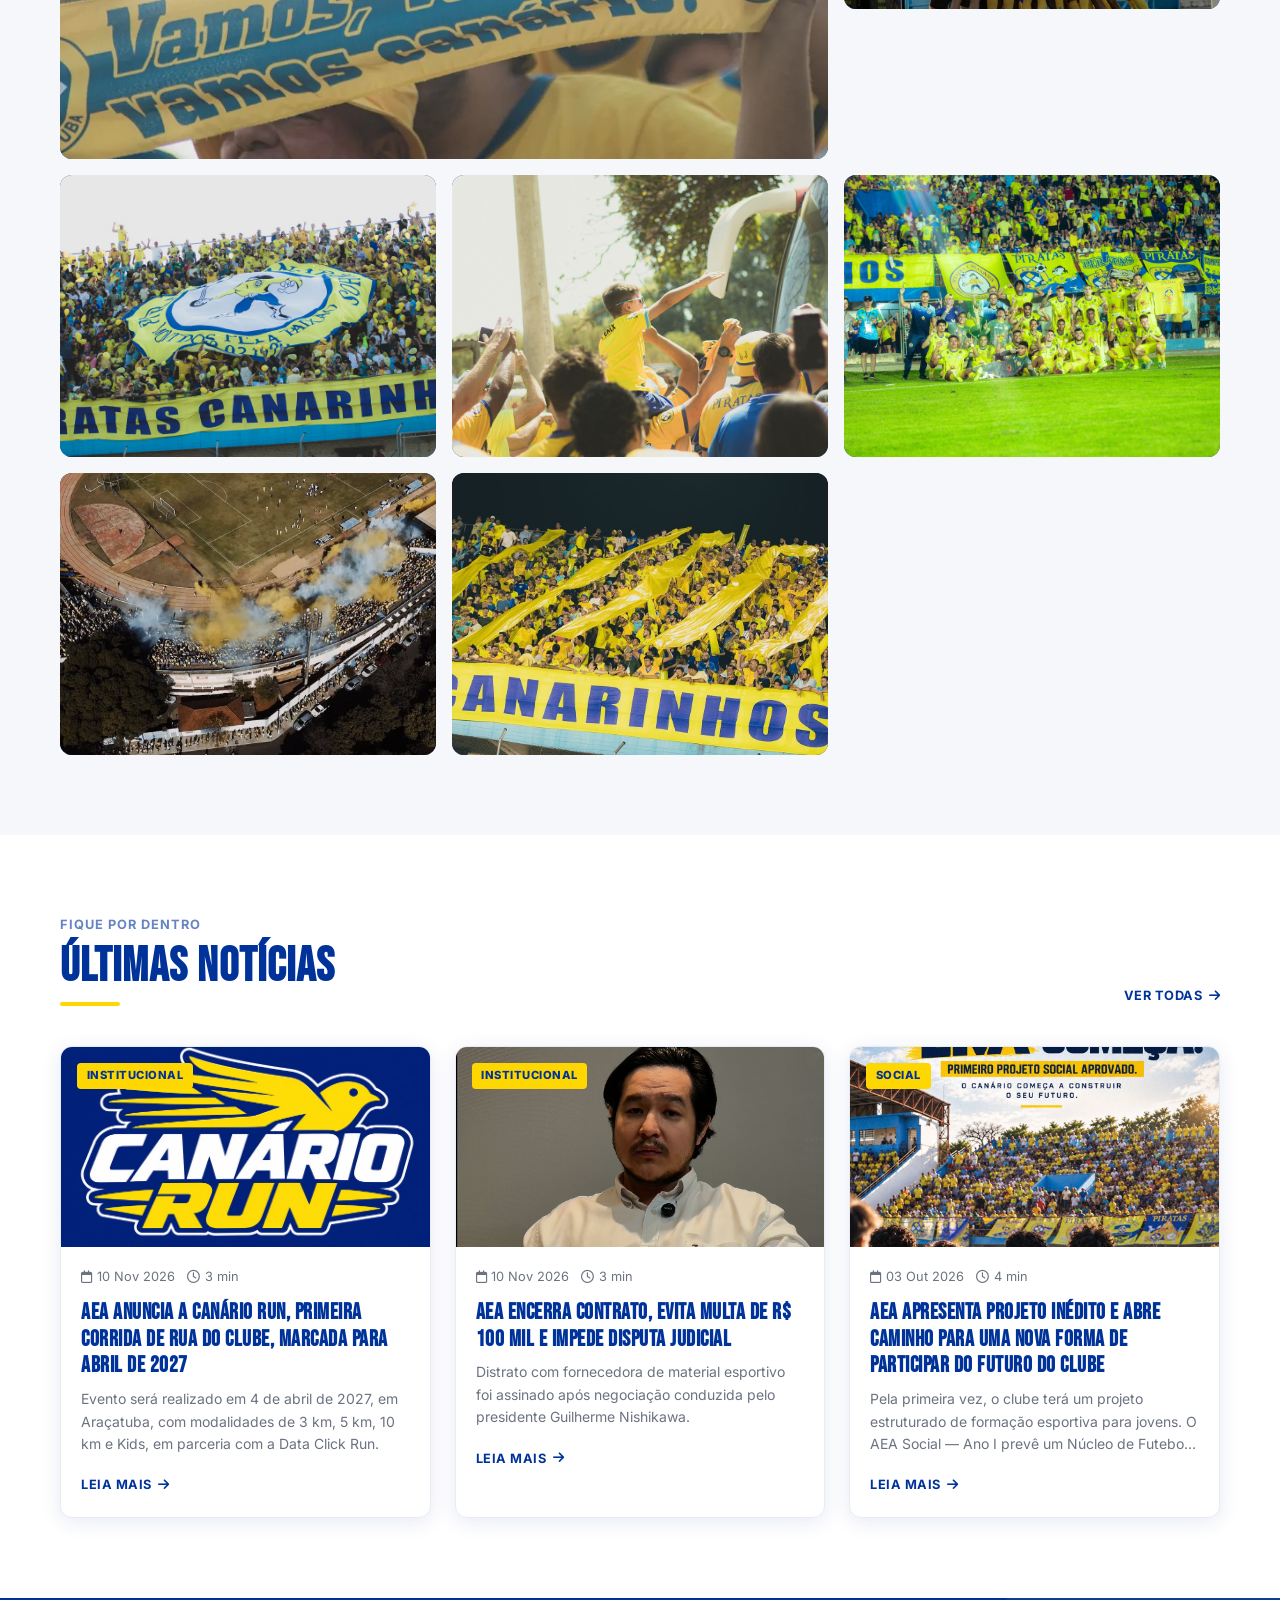
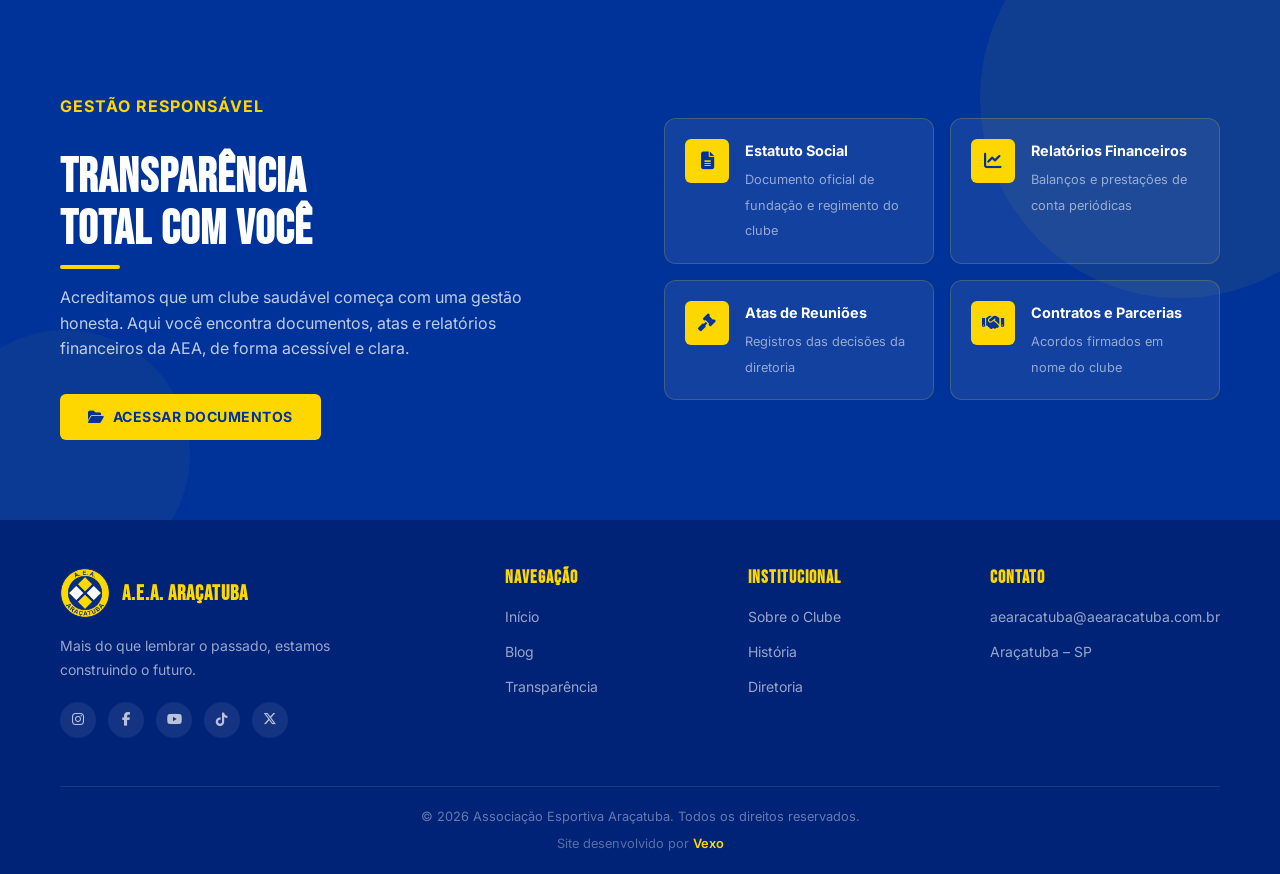
==== commit cfbd3191: "Add files via upload" ====
--- a/index.html
+++ b/index.html
@@ -161,7 +161,7 @@
     <div class="blog-grid">
       <article class="blog-card fade-up">
         <div class="blog-card-img">
-          <img src="assets/blog/canario-run-logo.webp" alt="Canário Run — Primeira corrida de rua da AEA Araçatuba" style="width:100%;height:100%;object-fit:cover;" />
+          <img src="assets/blog/canario-run-logo.jpeg" alt="Canário Run — Primeira corrida de rua da AEA Araçatuba" style="width:100%;height:100%;object-fit:cover;" />
           <span class="blog-card-tag">Institucional</span>
         </div>
         <div class="blog-card-body">
